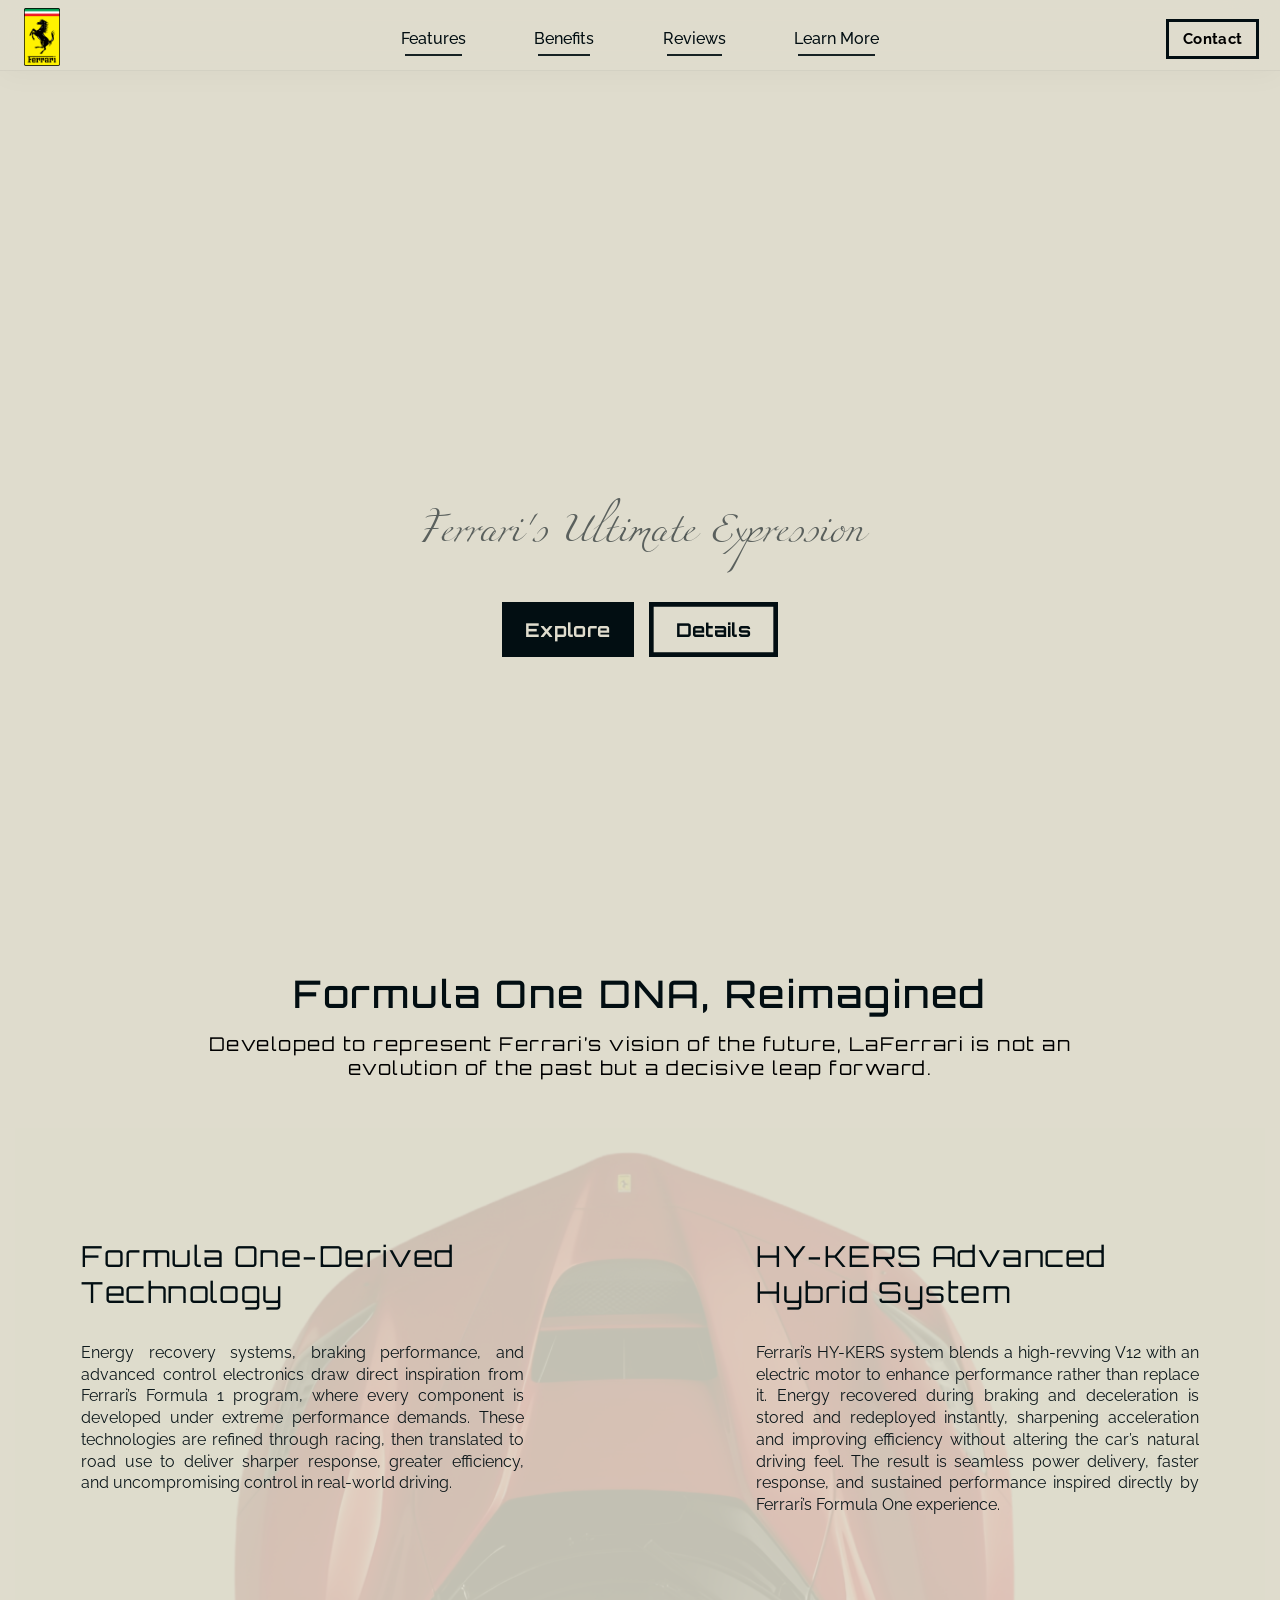
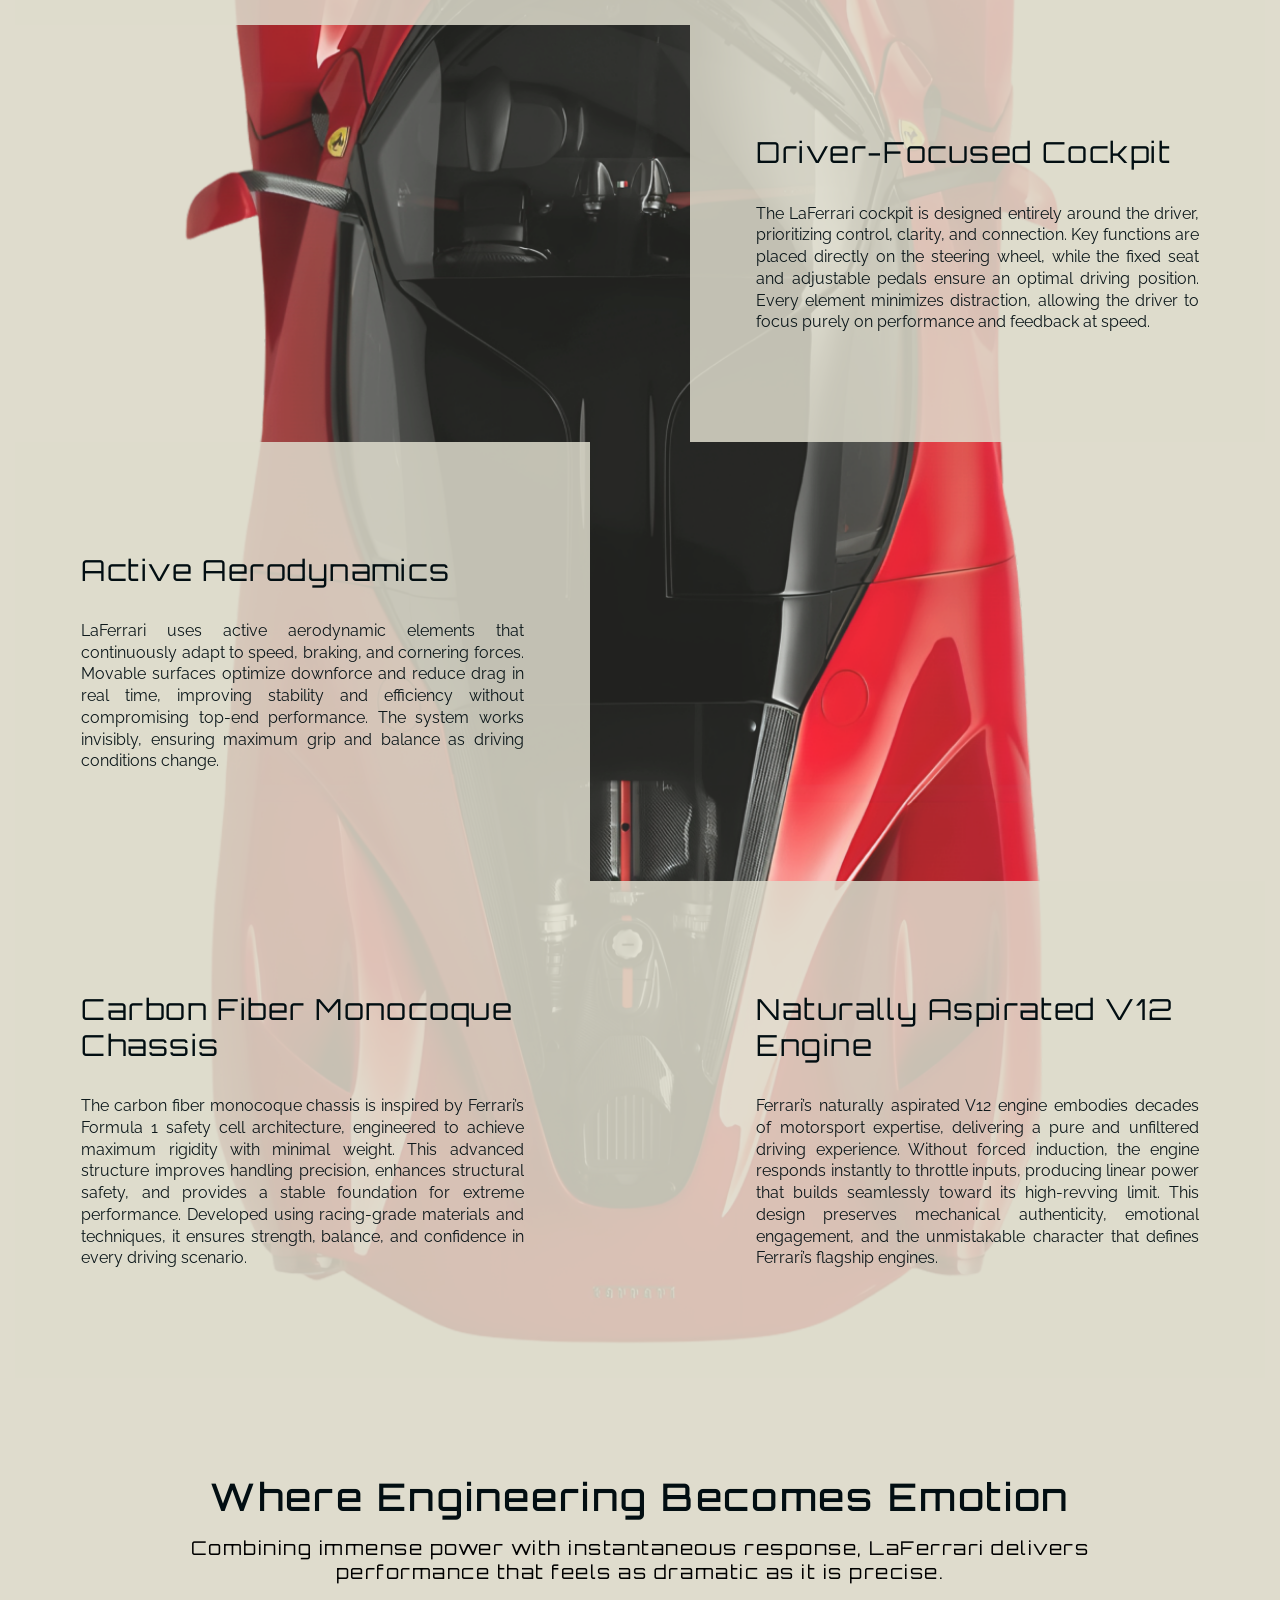
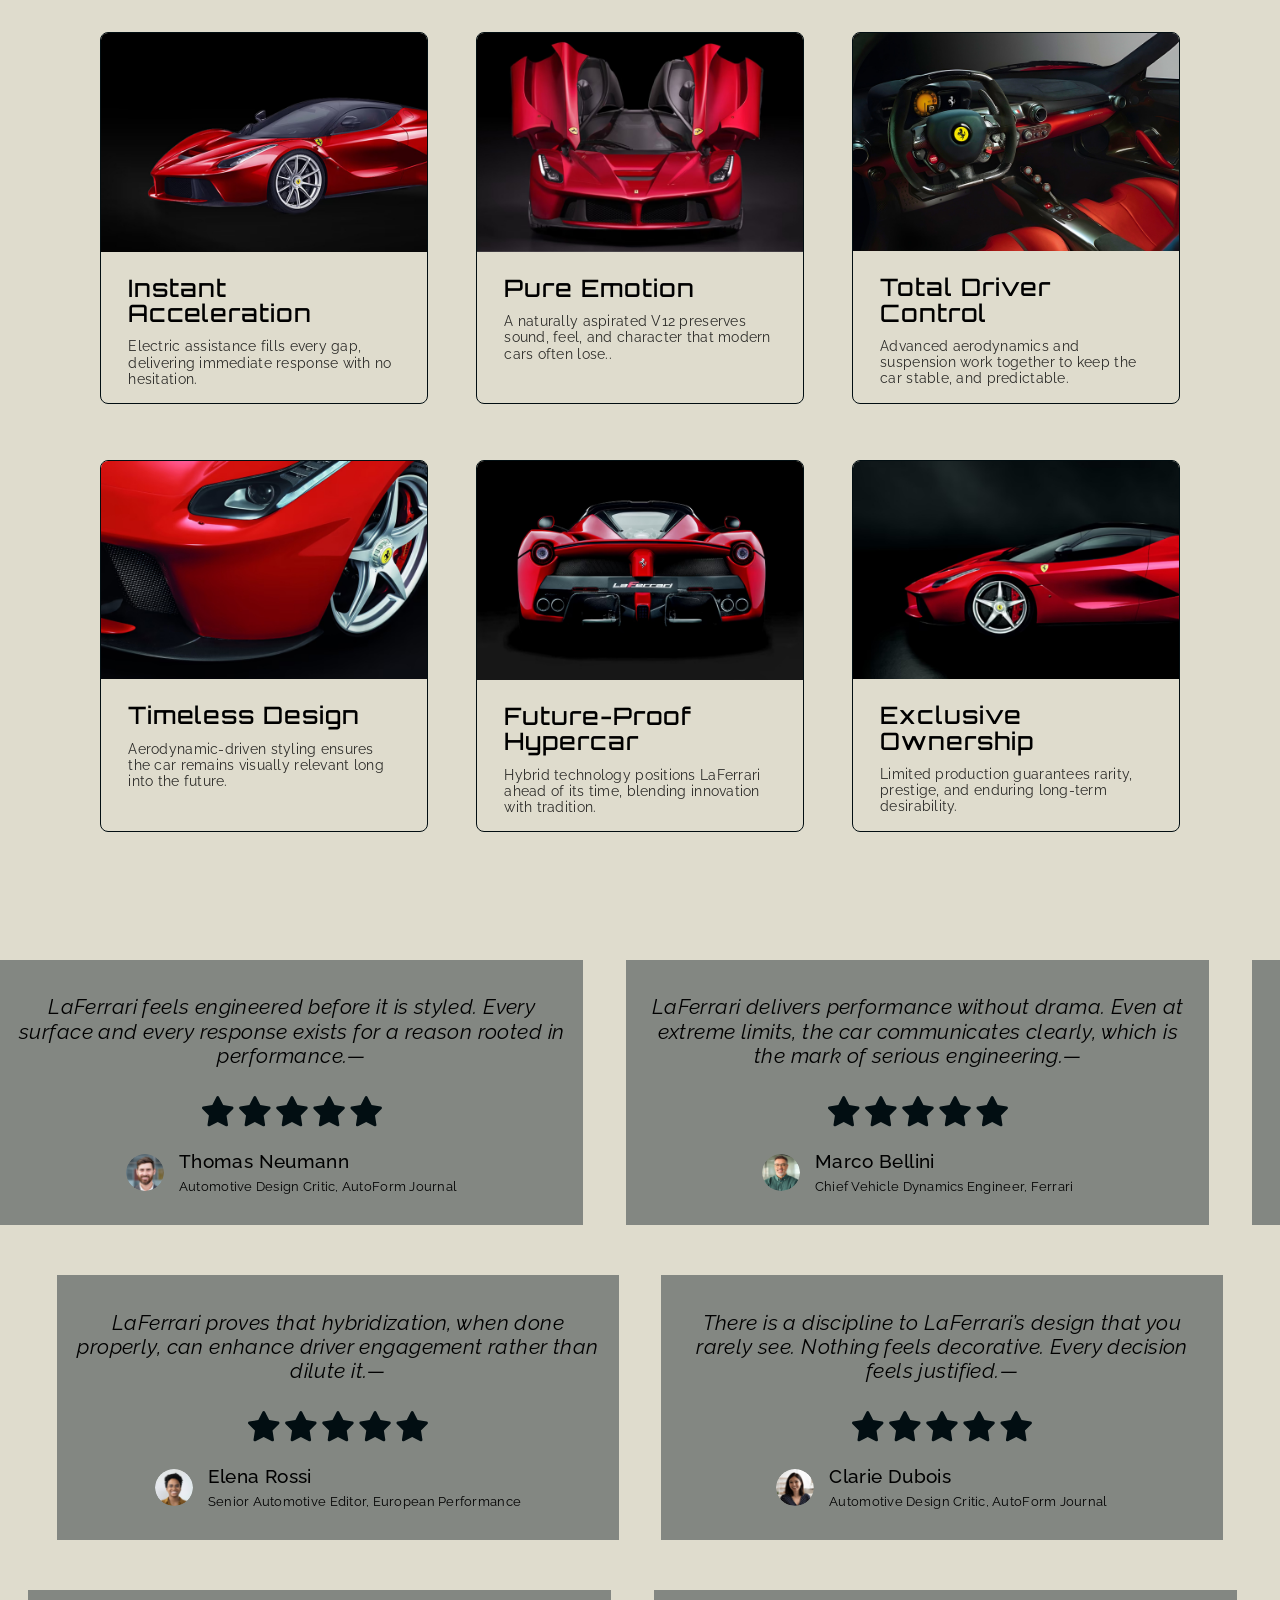
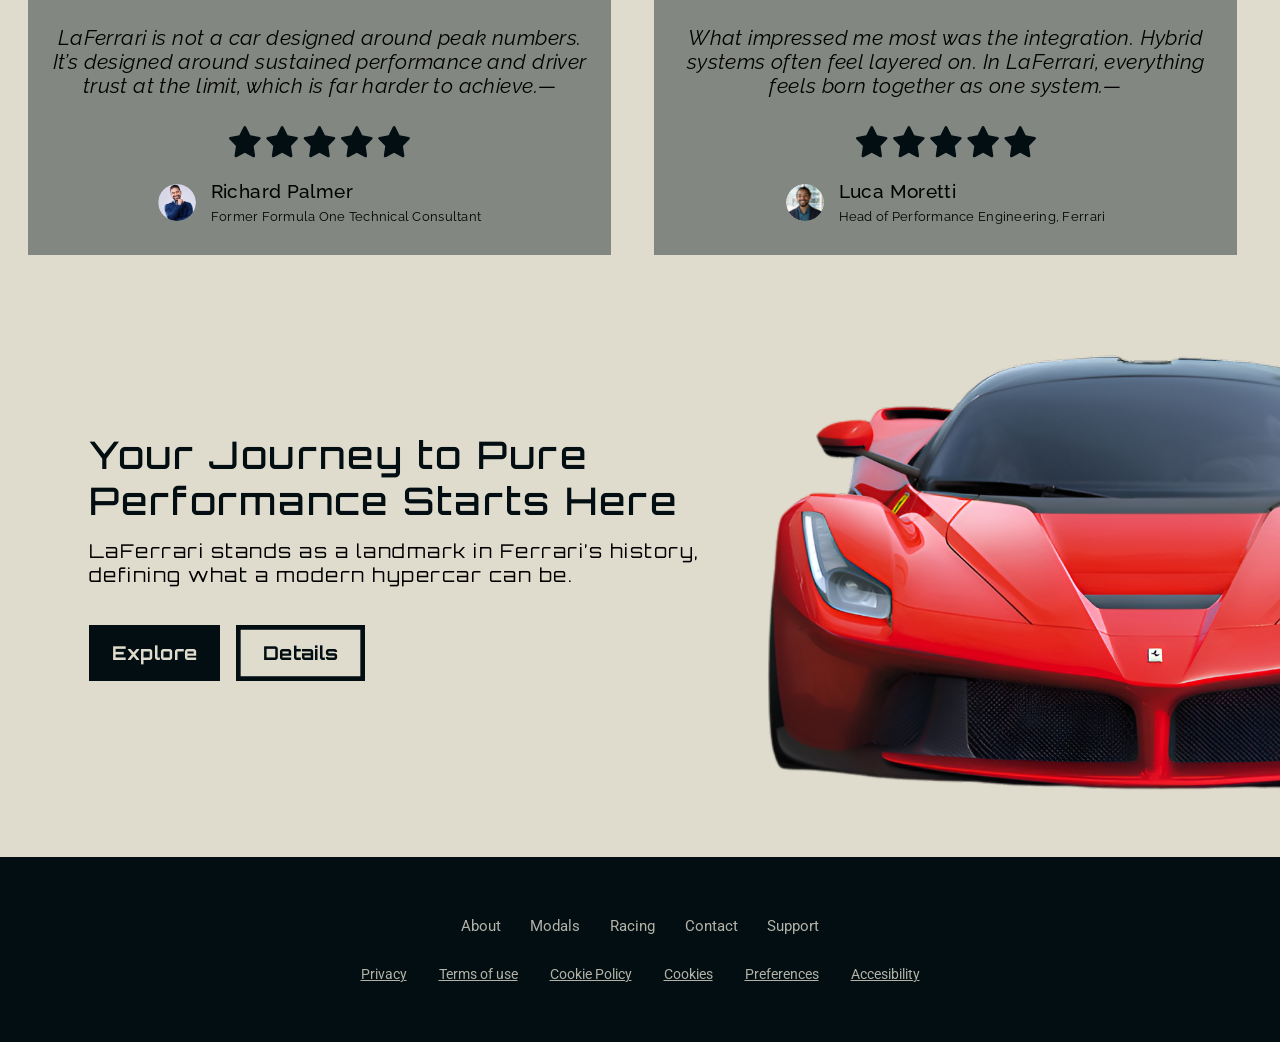
==== index.html @ cda6bc0f "Add files via upload" ====
<!doctype html>
<html lang="en">
  <head>
    <meta charset="UTF-8" />
    <meta name="viewport" content="width=device-width, initial-scale=1.0" lang="en"/>
    <link rel="stylesheet" href="/docs/style.css" />
    <link rel="icon" href="/Images/Ferrari-Logo-11.svg">
    <title>Ferrari LaFerrari</title>
  </head>
  <body>
    <div class="modal-overlay" style="pointer-events: none;"></div>
    <nav id="noShadowNav">
      <div class="nav-bar">
        <div class="menu-close-icon">
          <span id="open-modal" class="menu-icon">
      <svg viewBox="0 0 20 20" preserveAspectRatio="xMidYMid meet" shape-rendering="crispEdges">
  <rect width="100%" height="0.125em" x="0" y="0.125em" rx="0.0625em"></rect>
  <rect width="100%" height="0.125em" x="0" y="0.5625em" rx="0.0625em"></rect>
  <rect width="100%" height="0.125em" x="0" y="1em" rx="0.0625em"></rect>
</svg>
  </span>
  </div>
        <span class="logo">
          <a href="#">
          <img
            src="/Images/Ferrari-Logo-11.svg"
            class="ferrari-logo"
            alt="Ferrari Logo"
        /></a></span>
        <div class="nav-links-list-2">
          <ul class="nav-links">
            <li><a href="#features">Features</a></li>
            <li><a href="#benefits">Benefits</a></li>
            <li><a href="#reviews">Reviews</a></li>
            <li><a href="#lastCTA">Learn More</a></li>
          </ul>
        </div>
        <div class="contact-cta-div">
          <button class="contact-cta">Contact</button>
        </div>
      </div>
    </nav>
    <div class="nav-modal no-display">
      <div class="nav-links-list">
        <ul class="nav-links">
          <li><a href="#features">Features</a></li>
          <li><a href="#benefits">Benefits</a></li>
          <li><a href="#reviews">Reviews</a></li>
          <li><a href="#lastCTA">Learn More</a></li>
        </ul>
      </div>
    </div>
    <main>
    <div class="hero-section" id="hero-section">
      <div class="contents">
        <h1 class="laferrari-heading" area-lable="Laferrari">LAFERRARI</h1>
        <h2 class="laferrari-subheading">Ferrari's Ultimate Expression</h2>
        <div class="group-cta-btns">
          <button class="primary-cta">Explore</button
          ><button class="secondary-cta">Details</button>
        </div>
      </div>
    </div>
    <div class="features" id="features">
      <div class="head-sub-ing"><h2 class="sec-head">Formula One DNA, Reimagined</h2><p>Developed to represent Ferrari’s vision of the future, LaFerrari is not an evolution of the past but a decisive leap forward.</p></div>
      <ul>
      <div class="li-container">  <li><label for="first" class="click_lable">
          <img src="/Images/Component3.svg" alt="drop-down-arw.svg"/>
          <div class="head">
            <label for="first">Formula One-Derived Technology</label>
            <input
              type="radio"
              name="accordion"
              id="first"
              autocomplete="off"
            />
            <div class="features-content">
              <p>
                Energy recovery systems, braking performance, and advanced
                control electronics draw direct inspiration from Ferrari’s
                Formula 1 program, where every component is developed under
                extreme performance demands. These technologies are refined
                through racing, then translated to road use to deliver sharper
                response, greater efficiency, and uncompromising control in
                real-world driving.
              </p>
            </div>
          </div></label>
        </li>
        <li>  <label for="second" class="click_lable">
          <img src="/Images/Component3.svg" alt="drop-down-arw.svg" />
          <div class="head">
            <label for="second">HY-KERS Advanced Hybrid System</label>
            <input
              type="radio"
              name="accordion"
              id="second"
              autocomplete="off"
            />
            <div class="features-content">
              <p>
              Ferrari’s HY-KERS system blends a high-revving V12 with an electric motor to enhance performance rather than replace it. Energy recovered during braking and deceleration is stored and redeployed instantly, sharpening acceleration and improving efficiency without altering the car’s natural driving feel. The result is seamless power delivery, faster response, and sustained performance inspired directly by Ferrari’s Formula One experience.
              </p>
            </div>
          </div></label>
        </li></div>
      <div class="li-container" id="second-container">  <li><label for="third" class="click_lable">
          <img src="/Images/Component3.svg" alt="drop-down-arw.svg" />
          <div class="head">
            <label for="third">Driver-Focused Cockpit</label>
            <input
              type="radio"
              name="accordion"
              id="third"
              autocomplete="off"
            />
            <div class="features-content">
              <p>
                The LaFerrari cockpit is designed entirely around the driver,
                prioritizing control, clarity, and connection. Key functions are
                placed directly on the steering wheel, while the fixed seat and
                adjustable pedals ensure an optimal driving position. Every
                element minimizes distraction, allowing the driver to focus
                purely on performance and feedback at speed.
              </p>
            </div>
          </div></label>
        </li></div>
      <div class="li-container" id="third-container">  <li>  <label for="fourth" class="click_lable">
          <img src="/Images/Component3.svg" alt="drop-down-arw.svg" />
          <div class="head">
            <label for="fourth">Active Aerodynamics</label>
            <input
              type="radio"
              name="accordion"
              id="fourth"
              autocomplete="off"
            />
            <div class="features-content">
              <p>
                LaFerrari uses active aerodynamic elements that continuously
                adapt to speed, braking, and cornering forces. Movable surfaces
                optimize downforce and reduce drag in real time, improving
                stability and efficiency without compromising top-end
                performance. The system works invisibly, ensuring maximum grip
                and balance as driving conditions change.
              </p>
            </div>
          </div></label>
        </li></div>
      <div class="li-container">  <li>  <label for="fifth"  class="click_lable">
          <img src="/Images/Component3.svg" alt="drop-down-arw.svg" />
          <div class="head">
            <label for="fifth">Carbon Fiber Monocoque Chassis</label>
            <input
              type="radio"
              name="accordion"
              id="fifth"
              autocomplete="off"
            />
            <div class="features-content">
              <p>
                The carbon fiber monocoque chassis is inspired by Ferrari’s
                Formula 1 safety cell architecture, engineered to achieve
                maximum rigidity with minimal weight. This advanced structure
                improves handling precision, enhances structural safety, and
                provides a stable foundation for extreme performance. Developed
                using racing-grade materials and techniques, it ensures
                strength, balance, and confidence in every driving scenario.
              </p>
            </div>
     </label>
     </li>
     
              <li>  <label for="sixth" class="click_lable">
          <img src="/Images/Component3.svg" alt="drop-down-arw.svg" />
          <div class="head">
            <label for="sixth">Naturally Aspirated V12 Engine</label>
            <input
              type="radio"
              name="accordion"
              id="sixth"
              autocomplete="off"
            />
            <div class="features-content">
              <p>
          Ferrari’s naturally aspirated V12 engine embodies decades of
                motorsport expertise, delivering a pure and unfiltered driving
                experience. Without forced induction, the engine responds
                instantly to throttle inputs, producing linear power that builds
                seamlessly toward its high-revving limit. This design preserves
                mechanical authenticity, emotional engagement, and the
                unmistakable character that defines Ferrari’s flagship engines.
              </p>
            </div>
     </label>
        </li>
          </div>
      </ul>
    </div>
    <div class="benefits" id="benefits">
      <div class="head-sub-ing"><h2 class="sec-head">Where Engineering Becomes Emotion</h2><p>Combining immense power with instantaneous response, LaFerrari delivers performance that feels as dramatic as it is precise.</p></div>
      <div class="benefits-card-group">  
        <div class="benefit-card">
      <img src="/Images/66f1767352aaf80011021aad-laferrari-supercars-2013-cahpter-5-desk-2.jpg" alt="laferrari-side-view">
      <div class="text-container">
        <h3 class="heading">Instant Acceleration</h3>
        <p>Electric assistance fills every gap, delivering immediate response with no hesitation.</p>
      </div>
    </div>        
        <div class="benefit-card">
      <img src="/Images/66f17144f03e9a00118673ba-laferrari-supercars-2013-cahpter-4-desk.jpg" alt="laferrari-front-view">
      <div class="text-container">
        <h3 class="heading">Pure Emotion</h3>
        <p>A naturally aspirated V12 preserves sound, feel, and character that modern cars often lose..</p>
      </div>
    </div>        
        <div class="benefit-card">
      <img src="/Images/Ferrari-LaFerrari-Interiors-1200x900_1.jpg" alt="laferrari-interior">
      <div class="text-container">
        <h3 class="heading">Total Driver Control</h3>
        <p>Advanced aerodynamics and suspension work together to keep the car stable, and predictable.</p>
      </div>
    </div>        
        <div class="benefit-card">
      <img src="/Images/2013060502_LaFerrari_1.jpg" alt="laferrai-close-view">
      <div class="text-container">
        <h3 class="heading">Timeless Design</h3>
        <p>Aerodynamic-driven styling ensures the car remains visually relevant long into the future.</p>
      </div>
    </div>        
        <div class="benefit-card">
      <img src="/Images/66f170b752aaf80011021aa3-laferrari-supercars-2013-cahpter-3-desk.jpg" alt="laferrari-rear-view">
      <div class="text-container">
        <h3 class="heading">Future-Proof Hypercar</h3>
        <p>Hybrid technology positions LaFerrari ahead of its time, blending innovation with tradition.</p>
      </div>
    </div>        
        <div class="benefit-card">
      <img src="/Images/66f16c34b1aa11001196c14e-laferrari-supercars-2013-cahpter-1-desk.jpg" alt="laferrari-side-view">
      <div class="text-container">
        <h3 class="heading">Exclusive Ownership</h3>
        <p>Limited production guarantees rarity, prestige, and enduring long-term desirability.
</p>
      </div>
    </div>
    </div></div>  
    <div class="reviews" id="reviews">
      <div class="review-1">
        <div class="review-group for-left">
        <figure>
        <blockquote>
          <p>LaFerrari feels engineered before it is styled. Every surface and every response exists for a reason rooted in performance.—</p>
        </blockquote>
        <img src="/Images/stars!!!!!!.svg" alt="">
        <figcaption>
          <img src="/Images/pfps/thomasneumann.svg" alt="">
          <div class="details"><p class="name">Thomas Neumann</p>
        <p class="position">Automotive Design Critic, AutoForm Journal</p></div>
          </figcaption>
      </figure>
      <figure>
        <blockquote>
          <p>LaFerrari delivers performance without drama. Even at extreme limits, the car communicates clearly, which is the mark of serious engineering.—</p>
        </blockquote>
        <img src="/Images/stars!!!!!!.svg" alt="">
        <figcaption>
          <img src="/Images/pfps/marcobellini.svg" alt="">
          <div class="details"><p class="name">Marco Bellini</p>
        <p class="position">Chief Vehicle Dynamics Engineer, Ferrari</p></div>
          </figcaption>
      </figure>
      <figure>
        <blockquote>
          <p>The way LaFerrari blends mechanical grip with electronic controls is exceptional. It never feels like software is masking the machine.—</p>
        </blockquote>
        <img src="/Images/stars!!!!!!.svg" alt="">
        <figcaption>
          <img src="/Images/pfps/andreaskeller.svg" alt="">
          <div class="details"><p class="name">Andreas Keller</p>
        <p class="position">Director of Powertrain Development, Porsche AG</p></div>
          </figcaption>
      </figure>
  </div>
      <div class="review-group for-left" area-hidden>
        <figure>
        <blockquote>
          <p>LaFerrari feels engineered before it is styled. Every surface and every response exists for a reason rooted in performance.—</p>
        </blockquote>
        <img src="/Images/stars!!!!!!.svg" alt="">
        <figcaption>
          <img src="/Images/pfps/thomasneumann.svg" alt="">
          <div class="details"><p class="name">Thomas Neumann</p>
        <p class="position">Automotive Design Critic, AutoForm Journal</p></div>
          </figcaption>
      </figure>
      <figure>
        <blockquote>
          <p>LaFerrari delivers performance without drama. Even at extreme limits, the car communicates clearly, which is the mark of serious engineering.—</p>
        </blockquote>
        <img src="/Images/stars!!!!!!.svg" alt="">
        <figcaption>
          <img src="/Images/pfps/marcobellini.svg" alt="">
          <div class="details"><p class="name">Marco Bellini</p>
        <p class="position">Chief Vehicle Dynamics Engineer, Ferrari</p></div>
          </figcaption>
      </figure>
    <figure>
        <blockquote>
          <p>The way LaFerrari blends mechanical grip with electronic controls is exceptional. It never feels like software is masking the machine.—</p>
        </blockquote>
        <img src="/Images/stars!!!!!!.svg" alt="">
        <figcaption>
          <img src="/Images/pfps/andreaskeller.svg" alt="">
          <div class="details"><p class="name">Andreas Keller</p>
        <p class="position">Director of Powertrain Development, Porsche AG</p></div>
          </figcaption>
      </figure>
  </div>
    </div>
    <div class="review-2" id="review-2">      
      <figure>
        <blockquote>
          <p>LaFerrari proves that hybridization, when done properly, can enhance driver engagement rather than dilute it.—</p>
        </blockquote>
        <img src="/Images/stars!!!!!!.svg" alt="">
        <figcaption>
          <img src="/Images/pfps/elenarossi.svg" alt="">
          <div class="details"><p class="name">Elena Rossi</p>
        <p class="position">Senior Automotive Editor, European Performance</p></div>
          </figcaption>
      </figure>  <figure>
        <blockquote>
          <p>There is a discipline to LaFerrari’s design that you rarely see. Nothing feels decorative. Every decision feels justified.—</p>
        </blockquote>
        <img src="/Images/stars!!!!!!.svg" alt="">
        <figcaption>
          <img src="/Images/pfps/clariedubois.svg" alt="">
          <div class="details"><p class="name">Clarie Dubois</p>
        <p class="position">Automotive Design Critic, AutoForm Journal</p></div>
          </figcaption>
      </figure>
    </div>
    <div class="review-3">   <div class="review-group for-right" area-hidden> <figure>
        <blockquote>
          <p>From a chassis perspective, the carbon monocoque is brutally honest. It prioritizes stiffness, feedback, and response over any form of forgiveness.—</p>
        </blockquote>
        <img src="/Images/stars!!!!!!.svg" alt="">
        <figcaption>
          <img src="/Images/pfps/jameswhitmore.svg" alt="">
          <div class="details"><p class="name">James Whitmore</p>
        <p class="position">Head of Vehicle Architecture McLaren Automotive</p></div>
          </figcaption>
      </figure>
      <figure>
        <blockquote>
          <p>LaFerrari is not a car designed around peak numbers. It’s designed around sustained performance and driver trust at the limit, which is far harder to achieve.—</p>
        </blockquote>
        <img src="/Images/stars!!!!!!.svg" alt="">
        <figcaption>
          <img src="/Images/pfps/richardpalmer.svg" alt="">
          <div class="details"><p class="name">Richard Palmer</p>
        <p class="position">Former Formula One Technical Consultant</p></div>
          </figcaption>
      </figure>
      <figure>
        <blockquote>
          <p>What impressed me most was the integration. Hybrid systems often feel layered on. In LaFerrari, everything feels born together as one system.—</p>
        </blockquote>
        <img src="/Images/stars!!!!!!.svg" alt="">
        <figcaption>
          <img src="/Images/pfps/lucamoretti.svg" alt="">
          <div class="details"><p class="name">Luca Moretti</p>
        <p class="position">Head of Performance Engineering, Ferrari</p></div>
          </figcaption>
      </figure></div>
      <div class="review-group for-right"> <figure>
        <blockquote>
          <p>From a chassis perspective, the carbon monocoque is brutally honest. It prioritizes stiffness, feedback, and response over any form of forgiveness.—</p>
        </blockquote>
        <img src="/Images/stars!!!!!!.svg" alt="">
        <figcaption>
          <img src="/Images/pfps/jameswhitmore.svg" alt="">
          <div class="details"><p class="name">James Whitmore</p>
        <p class="position">Head of Vehicle Architecture McLaren Automotive</p></div>
          </figcaption>
      </figure>
      <figure>
        <blockquote>
          <p>LaFerrari is not a car designed around peak numbers. It’s designed around sustained performance and driver trust at the limit, which is far harder to achieve.—</p>
        </blockquote>
        <img src="/Images/stars!!!!!!.svg" alt="">
        <figcaption>
          <img src="/Images/pfps/richardpalmer.svg" alt="">
          <div class="details"><p class="name">Richard Palmer</p>
        <p class="position">Former Formula One Technical Consultant</p></div>
          </figcaption>
      </figure>
      <figure>
        <blockquote>
          <p> What impressed me most was the integration. Hybrid systems often feel layered on. In LaFerrari, everything feels born together as one system.—</p>
        </blockquote>
        <img src="/Images/stars!!!!!!.svg" alt="">
        <figcaption>
          <img src="/Images/pfps/lucamoretti.svg" alt="">
          <div class="details"><p class="name">Luca Moretti</p>
        <p class="position">Head of Performance Engineering, Ferrari</p></div>
          </figcaption>
      </figure></div>
      </div>
    </div>
  <div class="lastCTA" id="lastCTA">
    <div class="lastCTA-main">
    <div class="group-text">
      <div class="head-sub-ing"><h2 class="sec-head">Your Journey to Pure Performance Starts Here</h2><p>LaFerrari stands as a landmark in Ferrari’s history, defining what a modern hypercar can be.</p></div>
          <div class="group-cta-btns">
          <button class="primary-cta">Explore</button
          ><button class="secondary-cta">Details</button>
        </div></div>
        <img src="/Images/2013060503_LaFerrari-removebg-preview-1.png" alt="">
  </div></div>
  </main>
  <footer>
    <div class="footer-last" id="footer">
    <ul class="nav-links-1">
      <li>About</li>
      <li>Modals</li>
      <li>Racing</li>
      <li>Contact</li>
      <li>Support</li>
    </ul>
    <ul class="nav-links-2">
      <li>Privacy</li>
      <li>Terms of use</li>
      <li>Cookie Policy</li>
      <li>Cookies</li>
      <li>Preferences</li>
      <li>Accesibility
      </li>
    </ul>
    </div>
  </footer>
    <script src="/docs/script.js"></script>
  </body>
</html>
---- docs/style.css ----
/* fonts */
/* Miama*/
@font-face {
  font-family: "Miama";
  src:
    url("/fonts/Miama.woff2") format("woff2"),
    url("/fonts/Miama.woff") format("woff");
  font-weight: normal;
  font-style: italic;
  font-display: swap;
}

/* Battambang */
@font-face {
  font-family: "Battambang";
  src:
    url("/fonts/Battambang-Black.woff2") format("woff2"),
    url("/fonts/Battambang-Black.woff") format("woff");
  font-weight: 900;
  font-style: normal;
  font-display: swap;
}
/* Orbitron */
@font-face {
  font-family: "Orbitron Medium";
  src:
    url("/fonts/Orbitron-Medium.woff2") format("woff2"),
    url("/fonts/Orbitron-Medium.woff") format("woff");
  font-weight: 500;
  font-style: normal;
  font-display: swap;
}
/* Orbitron Bold */
@font-face {
  font-family: "Orbitron Bold";
  src:
    url("/fonts/Orbitron-Bold.woff2") format("woff2"),
    url("/fonts/Orbitron-Bold.woff") format("woff");
  font-weight: bold;
  font-style: normal;
  font-display: swap;
}
/* Orbitron Regular */
@font-face {
  font-family: "Orbitron";
  src:
    url("/fonts/Orbitron-Regular.woff2") format("woff2"),
    url("/fonts/Orbitron-Regular.woff") format("woff");
  font-weight: normal;
  font-style: normal;
  font-display: swap;
}
/* Raleway */
@font-face {
  font-family: "Raleway Italic";
  src:
    url("/fonts/Raleway-Italic.woff2") format("woff2"),
    url("/fonts/Raleway-Italic.woff") format("woff");
  font-weight: normal;
  font-style: italic;
  font-display: swap;
}
/* Raleway Bold */
@font-face {
  font-family: "Raleway Bold";
  src:
    url("/fonts/Raleway-Bold.woff2") format("woff2"),
    url("/fonts/Raleway-Bold.woff") format("woff");
  font-weight: bold;
  font-style: normal;
  font-display: swap;
}
/* Raleway Regular */
@font-face {
  font-family: "Raleway";
  src:
    url("/fonts/Raleway-Regular.woff2") format("woff2"),
    url("/fonts/Raleway-Regular.woff") format("woff");
  font-weight: normal;
  font-style: normal;
  font-display: swap;
}
/* Raleway Medium */
@font-face {
  font-family: "Raleway Medium";
  src:
    url("/fonts/Raleway-Medium.woff2") format("woff2"),
    url("/fonts/Raleway-Medium.woff") format("woff");
  font-weight: 500;
  font-style: normal;
  font-display: swap;
}
/* Roboto */
@font-face {
  font-family: "Roboto";
  src:
    url("/fonts/Roboto-Regular.woff2") format("woff2"),
    url("/fonts/Roboto-Regular.woff") format("woff");
  font-weight: normal;
  font-style: normal;
  font-display: swap;
}
/* ---  */
html {
  font-size: 16px;
  scroll-behavior: smooth;
}
:root {
  /* colors */
  --bone: #dfdccd;
  --ink-black: #020e12;
  --olive-grey: #838782;
  --racing-red: #ef1a2d;
  /* colors rgb */
  --bone-rgb: 223, 220, 205;
  --ink-black-rgb: 2, 14, 18;
  --olive-grey-rgb: 131, 135, 130;
  --racing-red-rgb: 239, 26, 45;
  /* fonts */
  --roboto: "Roboto", sans-serif;
  --raleway-regular: "Raleway", sans-serif;
  --raleway-bold: "Raleway Bold", sans-serif;
  --raleway-medium: "Raleway Medium", sans-serif;
  --raleway-italic: "Raleway Italic", sans-serif;
  --orbitron-regular: "Orbitron", sans-serif;
  --orbitron-medium: "Orbitron Medium", sans-serif;
  --orbitron-bold: "Orbitron Bold", sans-serif;
  --battambang: "Battambang", sans-serif;
  --miama: "Miama", sans-serif;
}
* {
  margin: 0;
  padding: 0;
  box-sizing: border-box;
  text-decoration: none;
  font-weight: 100;
}
body {
  font-family: var(--raleway-regular);
  background-color: var(--bone);
  overflow-x: hidden;
  min-height: 100vh;
}
/* Scrollbar */
body::-webkit-scrollbar {
  width: 0.8em;
}
body::-webkit-scrollbar-track {
  background: transparent;
  margin-block: 2em;
}
body::-webkit-scrollbar-thumb {
  background: var(--ink-black);
  width: 0.8em;
  border-radius: 100vh;
  transition: background 3s ease;
}
body::-webkit-scrollbar-thumb:hover {
  background: var(--racing-red);
  cursor: pointer;
}
@supports(scrollbar-color: var(--ink-black) var(--racing-red)) {
          * {
          scrollbar-color: var(--ink-black) transparent;
          scrollbar-width: thin;
          }
}
/* Navbar */
nav {
  position: sticky;
  top: 0;
  z-index: 1000;
  background: rgba(var(--bone-rgb), 0.6);
  backdrop-filter: blur(24px);
  -webkit-backdrop-filter: blur(24px);
  border-bottom: 1px solid rgba(0, 0, 0, 0.05);
  box-shadow: 0 4px 30px rgba(0, 0, 0, 0.03);
  overflow: hidden;
}
nav.no-shadow {
  box-shadow: none;
}
.nav-bar {
  width: 100%;
  padding-top: calc(env(safe-area-inset-top) + 0.5rem);
  padding-right: 1.5em;
  padding-left: 1.5em;
  display: flex;
  align-items: center;
  justify-content: space-between;
}
.nav-bar .menu-close-icon {
  flex: 1;
}
.menu-close-icon .menu-icon {
  display: block;
  position: relative;
  width: 1.5em;
  cursor: pointer;
}
.menu-close-icon .menu-icon svg :is(:nth-child(1), :nth-last-child(1)) {
  transition:
    transform 0.6s cubic-bezier(0.4, 0, 0.2, 1),
    opacity 0.4s ease-in-out;
}
.menu-close-icon .menu-icon.close svg :nth-child(1) {
  transform: translateY(0.46875em);
  transition-delay: 0.05s;
}
.menu-close-icon .menu-icon.close svg :nth-last-child(1) {
  transform: translateY(-0.46875em);
  transition-delay: 0.1s;
}
.menu-close-icon .menu-icon svg {
  shape-rendering: crispEdges;
}
.menu-close-icon .menu-icon svg rect {
  fill: var(--ink-black);
  position: absolute;
  transform: translateZ(0);
  backface-visibility: hidden;
}
.nav-bar .logo {
  flex: 0;
}
.nav-bar .logo .ferrari-logo {
  width: 2.25rem;
  height: auto;
  cursor: pointer;
  shape-rendering: crispEdges;
  image-rendering: -webkit-optimize-contrast;
}
.contact-cta-div {
  flex: 1;
  display: flex;
  justify-content: flex-end;
}
.nav-bar .contact-cta {
  font-size: clamp(0.75rem, 0.667rem + 0.37vw, 1rem);
  padding: clamp(0.438rem, 0.417rem + 0.093vw, 0.5rem)
    clamp(0.75rem, 0.708rem + 0.185vw, 0.875rem);
  cursor: pointer;
  font-family: var(--raleway-bold);
  background-color: inherit;
  letter-spacing: 0.02em;
  border-radius: 0;
  border: none;
  outline: 0.2413em solid var(--ink-black);
  transition:
    background-color 0.3s,
    color 0.3s;
}
.contact-cta:hover {
  background-color: var(--ink-black);
  color: var(--bone);
  transition: all 0.3s ease-in-out;
}
.contact-cta:active {
  background-color: rgba(var(--ink-black-rgb), 1) !important;
  opacity: 0.7;
}
/* Nav modal */
.modal-overlay {
  height: 100vh;
  width: 100%;
  position: fixed;
  background-color: #838782;
  opacity: 0;
  transition: opacity 0.3s ease-in-out;
  pointer-events: none;
}
.modal-overlay.active {
  display: block;
  opacity: 0.5;
  pointer-events: auto !important;
}
.nav-modal {
  background: rgba(var(--bone-rgb), 0.6);
  backdrop-filter: blur(24px);
  -webkit-backdrop-filter: blur(24px);
  border-bottom: 1px solid rgba(0, 0, 0, 0.05);
  box-shadow: 0 4px 30px rgba(0, 0, 0, 0.03);
  display: flex;
  align-items: start;
  padding: env(safe-area-inset-top) 0 0 0;
  position: fixed;
  top: 4.25em;
  width: 100%;
  min-height: 16rem;
  z-index: 1;
  transform: translateY(-1%);
  opacity: 1;
  transition:
    transform 0.6s cubic-bezier(0.4, 0, 0.2, 1),
    opacity 0.4s ease-in-out;
}
.nav-modal.no-display {
  transform: translateY(-150%);
  opacity: 0.5;
  box-shadow: none;
}
.nav-modal .nav-links-list {
  width: 100%;
  align-self: center;
  display: flex;
  flex-direction: column;
  align-items: center;
  gap: 0.9375em;
  position: absolute;
  left: 0;
}
.nav-modal .nav-links-list .nav-links {
  list-style-type: none;
  display: flex;
  flex-flow: column;
  gap: 1.5em;
  text-align: center;
}
.nav-links li a {
  font-size: 0.875rem;
  text-decoration: none;
  font-family: var(--raleway-medium);
  color: var(--ink-black);
}
.nav-links-list-2 {
  display: none;
}
@media (min-width: 48em) {
  .nav-bar .menu-close-icon {
    display: none;
  }
  .nav-bar .logo {
    flex: 1;
  }
  .nav-modal,
  .modal-overlay {
    display: none;
  }
  .nav-links-list-2 {
    display: flex;
    flex: 0;
    width: 100%;
    align-items: center;
  }
  .nav-links-list-2 .nav-links {
    width: 100%;
    list-style-type: none;
    flex-direction: row;
    display: flex;
    align-items: center;
    justify-content: center;
    gap: 2.25em;
  }
  .nav-links-list-2 .nav-links li {
    white-space: nowrap;
  }
  .nav-links-list-2 .nav-links li a {
    font-size: clamp(0.875rem, 0.663rem + 0.442vw, 1.061rem);
    position: relative;
    transition: all 0.3s cubic-bezier(0.2, 0, 0, 1);
    z-index: 1;
    padding: 0.5em 1em;
    &:after {
      content: "";
      display: block;
      height: 0.125em;
      position: absolute;
      bottom: 0;
      right: 1.25em;
      left: 1.25em;
      background-color: rgba(var(--ink-black-rgb), 0.9);
      transition: all 0.3s cubic-bezier(0.2, 0, 0, 0.7);
      transform-origin: bottom center;
      z-index: -1;
    }
    &:hover {
      color: var(--bone);
      font-family: var(--raleway-medium);
      &:after {
        right: 0;
        left: 0;
        height: 100%;
      }
    }
  }
}
/* Hero Section */
.hero-section {
  width: 100%;
  min-height: 100vh;
  min-height: 100svh;
  display: flex;
  flex-direction: column;
  align-items: center;
  justify-content: center;
}
.hero-section .contents {
  display: flex;
  flex-direction: column;
  align-items: center;
  justify-content: center;
  gap: 1rem;
}
.hero-section .laferrari-heading {
  background-image: url("/Images/Texturelabs_Fabric_198L.jpg");
  background-size: cover;
  background-position: bottom;
  background-clip: text;
  -webkit-background-clip: text;
  -webkit-text-fill-color: transparent;
  background-blend-mode: lighten;
  color: var(--racing-red);
  letter-spacing: 0.09em;
  font-family: var(--battambang);
  font-size: clamp(3rem, 2rem + 4.444vw, 6rem);
  line-height: 1;
}
.hero-section .laferrari-subheading {
  font-family: var(--miama);
  color: rgba(var(--ink-black-rgb), 0.6);
  font-size: clamp(2.5rem, 2rem + 2.222vw, 4rem);
  line-height: auto;
}
/* CTA buttons */
.group-cta-btns {
  display: flex;
  gap: clamp(0.5rem, 0.333rem + 0.741vw, 1rem);
  margin-top: 0.5em;
}
.primary-cta {
  font-size: clamp(0.964rem, 0.869rem + 0.423vw, 1.25rem);
  color: var(--bone);
  font-family: var(--orbitron-bold);
  background-color: var(--ink-black);
  letter-spacing: 0.02em;
  padding: clamp(0.75rem, 0.667rem + 0.37vw, 1rem)
    clamp(1.125rem, 1rem + 0.556vw, 1.5rem);
  border: none;
  outline: none;
  cursor: pointer;
  transition: background-color 0.3s ease-in-out;
}
.primary-cta:hover {
  background-color: rgba(var(--ink-black-rgb), 0.85);
  transition: background-color 0.3s ease-in-out;
}
.primary-cta:active,
.nav-bar .contact-cta:active {
  background-color: rgba(var(--ink-black-rgb), 0.7);
}
.secondary-cta {
  font-size: clamp(0.964rem, 0.869rem + 0.423vw, 1.25rem);
  color: var(--ink-black);
  font-family: var(--orbitron-bold);
  background-color: transparent;
  letter-spacing: 0.02em;
  padding: clamp(0.75rem, 0.667rem + 0.37vw, 1rem)
    clamp(1.313rem, 1.167rem + 0.648vw, 1.75rem);
  box-shadow: inset 0 0 0 0.2413em var(--ink-black);
  outline: none;
  border: none;
  cursor: pointer;
  transition: background-color 0.3s ease-in-out;
}
.secondary-cta:hover {
  background-color: rgba(var(--olive-grey-rgb), 0.15);
  transition: background-color 0.3s ease-in-out;
}
.secondary-cta:active {
  background-color: rgba(var(--olive-grey-rgb), 0.3);
}
/* Features Section */
.features {
  width: 100%;
  padding: 2em 0 clamp(2rem, -3.684rem + 25.263vw, 5rem) 0;
  display: flex;
  flex-direction: column;
  align-items: center;
  justify-content: center;
  background-image: url("/Images/8c6462357899c45f465e36e15e92ef111.jpg");
  background-color: rgba(var(--bone-rgb), 0.85);
  background-blend-mode: lighten;
  background-size: clamp(24.75em, 110vw, 24.75em) auto;
  background-position: clamp(9rem, -13.186rem + 98.602vw, 49.92rem) 10dvh;
  background-repeat: no-repeat;
  padding-bottom: C;
}
.head-sub-ing {
  text-align: center;
  margin-bottom: 3em;
  padding: 0 0.9375em;
}
.head-sub-ing .sec-head {
  font-size: clamp(1.625rem, 1.333rem + 1.296vw, 2.5rem);
  letter-spacing: 0.06em;
  line-height: 125.4%;
  line-height: 1.2;
  font-family: var(--orbitron-medium);
  color: var(--ink-black);
  margin-bottom: 1rem;
}
.head-sub-ing .sec-head + p {
  font-family: var(--orbitron-regular);
  font-size: clamp(0.75rem, 0.583rem + 0.741vw, 1.25rem);
  line-height: 128%;
  letter-spacing: 0.08em;
  max-width: 50em;
}
.features ul {
  list-style-type: none;
  height: auto;
  width: 100%;
  display: flex;
  flex-direction: column;
  align-items: center;
  justify-content: center;
  gap: 2.5em;
  padding: 0 0.9375em;
}
.features ul li {
  line-height: 1;
}
.features ul li .click_lable {
  display: flex;
  flex-direction: row;
  align-items: flex-start;
  justify-content: center;
}
.features ul li .click_lable .head {
  display: flex;
  flex-direction: column;
  align-items: self-start;
  min-height: min-content;
  overflow: hidden;
  color: var(--ink-black);
}
.features ul li .click_lable img {
  width: 1.25em;
  height: auto;
  margin-right: 0.625em;
  cursor: pointer;
  margin-top: clamp(0.225rem, 0.184rem + 0.181vw, 0.3rem);
  transition: transform 0.5s ease;
}
.features ul li .click_lable .head label {
  font-size: clamp(1.25rem, 1.114rem + 0.602vw, 1.5rem);
  line-height: 1.25;
  cursor: pointer;
  font-family: var(--orbitron-regular);
  letter-spacing: 0.05em;
}
.features ul li .click_lable .head label + input[type="radio"] {
  display: none;
}
.features ul li .features-content {
  max-height: 0;
  overflow: hidden;
  transition: max-height 0.5s ease;
  text-align: left;
  font-family: var(--raleway-regular);
  line-height: 144%;
  margin-top: 2em;
  font-size: clamp(0.688rem, 0.518rem + 0.753vw, 1rem);
}
.features
  ul
  li
  .click_lable
  .head
  label
  + input[type="radio"]:checked
  + .features-content {
  max-height: 24em;
  margin-top: 2em;
  transition: max-height 0.5s cubic-bezier(0.4, 0, 0.2, 1);
}
li:has(.click_lable .head > input:checked) img {
  transform: rotate(90deg);
  transition: transform 0.5s cubic-bezier(0.4, 0, 0.2, 1);
  margin-top: clamp(0.225rem, 0.184rem + 0.181vw, 0.3rem);
}
.features ul .li-container {
  display: flex;
  flex-direction: column;
  justify-content: center;
  gap: 2.5em;
}
@media (min-width: 64em) {
  .features {
    background-color: none;
    background-size: clamp(74.188rem, 61.849rem + 19.279vw, 79.2rem) auto;
    background-position: center 0;
    background-repeat: no-repeat;
    padding: 0;
    background-color: transparent;
    background-blend-mode: normal;
  }
  .features ul {
    display: flex;
    list-style-type: none;
    height: auto;
    width: 100%;
    align-items: start;
    justify-content: center;
    gap: 0;
  }
  .features ul .li-container li {
    width: 46%;
    display: flex;
    flex-direction: column;
    align-items: center;
    justify-content: flex-start;
  }
  .features ul li .click_lable {
    display: flex;
    flex-direction: column;
    justify-content: flex-start;
    width: clamp(22.875rem, 3.798rem + 29.808vw, 30.625rem);
  }
  .features ul li .click_lable .head {
    width: 100%;
  }
  .features ul li .click_lable img {
    display: none;
  }
  .features ul li .click_lable .head label {
    font-size: clamp(1.5rem, 0.269rem + 1.923vw, 2rem);
    cursor: text;
  }
  .features ul li .features-content {
    font-family: var(--raleway-regular);
    font-size: clamp(0.688rem, 0.518rem + 0.753vw, 1rem);
    max-height: min-content;
    text-align: justify;
    line-height: 136%;
    margin-top: 2em;
    opacity: 0.95;
  }
  .features ul .li-container {
    width: 100%;
    display: flex;
    flex-direction: row;
    justify-content: space-between;
    padding: clamp(5.463rem, -0.014rem + 8.558vw, 7.688rem) 0;
    max-height: 62em;
    background-color: rgba(var(--bone-rgb), 0.85);
  }
  .features ul .li-container#second-container {
    width: 46%;
    align-self: flex-end;
    justify-content: center;
    background-color: rgba(var(--bone-rgb), 0.85);
    padding: 0;
  }
  .features ul .li-container#second-container li {
    width: clamp(22.875rem, 3.798rem + 29.808vw, 30.625rem);
    display: flex;
    flex-direction: column;
    align-items: center;
    justify-content: center;
  }
  .features ul .li-container#second-container li .click_lable {
    width: 100%;
  }
  .features ul .li-container#third-container {
    width: 46%;
    align-self: flex-start;
    justify-content: center;
    background-color: rgba(var(--bone-rgb), 0.85);
    padding: 0;
  }
  .features ul .li-container#third-container li {
    width: clamp(22.875rem, 3.798rem + 29.808vw, 30.625rem);
    display: flex;
    flex-direction: column;
    align-items: center;
    justify-content: center;
  }
  .features ul .li-container#third li .click_lable {
    width: 100%;
  }
  .features ul .li-container#second-container .click_lable,
  .features ul .li-container#third-container .click_lable {
    padding: clamp(5.463rem, -0.014rem + 8.558vw, 7.688rem) 0;
  }
}
/* Benefits Section */
.benefits {
  display: flex;
  flex-direction: column;
  justify-content: center;
  align-items: center;
  margin-top: 6em;
}
.benefits .benefits-card-group {
  width: 100%;
  padding: 0 clamp(2rem, 0.333rem + 7.407vw, 7rem);
  display: grid;
  place-items: center;
  grid-template-columns: 1fr;
  row-gap: 3em;
  align-items: stretch;
}
@media (min-width: 38em) {
  .benefits .benefits-card-group {
    grid-template-columns: repeat(2, 1fr);
    row-gap: 3em;
    column-gap: 2.5em;
  }
}
@media (min-width: 60em) {
  .benefits .benefits-card-group {
    grid-template-columns: repeat(3, 1fr);
    row-gap: 3.5em;
    column-gap: 3em;
  }
}
.benefits .benefits-card-group .benefit-card {
  display: flex;
  flex-direction: column;
  justify-content: flex-start;
  align-items: center;
  border-radius: 0.5em;
  border: 0.0625em solid var(--ink-black);
  min-width: 0;
  gap: 1.5em;
  padding: 0 0 1em 0;
  overflow: hidden;
}

.benefits .benefits-card-group .benefit-card img {
  width: 100%;
  height: auto;
}
.benefits .benefits-card-group .benefit-card .text-container {
  display: flex;
  flex-direction: column;
  justify-content: center;
  align-items: flex-start;
  gap: 0.75em;
  width: 83.3%;
}
.benefits .benefits-card-group .benefit-card .text-container .heading {
  font-family: var(--orbitron-medium);
  font-size: clamp(1.438rem, 1.284rem + 0.24vw, 1.5rem);
  letter-spacing: 0.04em;
  line-height: 107%;
}
.benefits .benefits-card-group .benefit-card .text-container p {
  font-family: var(--ralway-regular);
  font-size: clamp(0.75rem, 0.288rem + 0.721vw, 0.938rem);
  line-height: 117.4%;
  letter-spacing: 0.02em;
  opacity: 0.8;
}
/* Reviews Section */
.reviews {
  width: 100%;
  display: flex;
  flex-direction: column;
  align-items: center;
  justify-content: center;
  margin-top: 8em;
  gap: clamp(2rem, 0rem + 3.333vw, 3rem);
}
.reviews .review-1,
.reviews .review-2,
.reviews .review-3 {
  display: flex;
  flex-direction: column;
  align-items: stretch786;
  justify-content: center;
  gap: clamp(2rem, 0rem + 3.333vw, 3rem);
}
.reviews .review-group {
  display: flex;
  flex-direction: column;
  justify-content: center;
  gap: clamp(2rem, 0rem + 3.333vw, 3rem);
}
.reviews .review-group[area-hidden] {
  display: none;
}
.reviews figure {
  width: clamp(19rem, 12.167rem + 30.37vw, 39.5rem);
  background-color: var(--olive-grey);
  display: flex;
  flex-direction: column;
  align-items: center;
  padding: clamp(1.25rem, 1rem + 1.111vw, 2rem)
    clamp(0.625rem, 0.5rem + 0.556vw, 1rem);
  gap: clamp(0.875rem, 0.667rem + 0.926vw, 1.5rem);
}
.reviews figure blockquote p {
  font-family: var(--raleway-italic);
  font-size: clamp(0.875rem, 0.708rem + 0.741vw, 1.375rem);
  letter-spacing: 0.02em;
  line-height: 117.4%;
  text-align: center;
  padding: clamp(0rem, -0.125rem + 0.556vw, 0.375rem) 0;
}
.reviews figure img {
  width: clamp(7.75rem, 6.375rem + 6.111vw, 11.875rem);
}
.reviews figure figcaption {
  display: flex;
  flex-direction: row;
  align-items: center;
  gap: clamp(0.625rem, 0.5rem + 0.556vw, 1rem);
}
.reviews figure figcaption img {
  width: clamp(1.5rem, 1.167rem + 1.481vw, 2.5rem);
  border-radius: 50%;
}
.reviews figure figcaption .details {
  display: flex;
  flex-direction: column;
  align-items: flex-start;
  gap: clamp(0.25rem, 0.167rem + 0.37vw, 0.5rem);
}
.reviews figure figcaption .details p.name {
  font-family: var(--raleway-medium);
  font-size: clamp(0.75rem, 0.583rem + 0.741vw, 1.25rem);
  letter-spacing: 0.02em;
  line-height: 117.4%;
}
.reviews figure figcaption .details p.position {
  font-family: var(--raleway-regular);
  font-size: clamp(0.625rem, 0.542rem + 0.37vw, 0.875rem);
  letter-spacing: 0.02em;
  line-height: 117.4%;
}
@media (min-width: 60em) {
  .reviews figure p {
    white-space: normal;
    word-break: break-word;
  }
  .reviews {
    gap: clamp(2.375rem, 0.125rem + 3.75vw, 3.5rem);
    width: 100vw;
    overflow-x: auto;
  }
  .reviews #review-2 {
    display: flex;
    flex-direction: row;
    justify-content: center;
    overflow-x: hidden;
    gap: clamp(2rem, 0rem + 3.333vw, 3rem);
    scrollbar-width: none;
    -ms-overflow-style: none;
    pointer-events: none;
  }
  .reviews .review-2 figure {
    width: clamp(26.25rem, -0.25rem + 44.167vw, 39.5rem);
    padding: clamp(1.25rem, 1rem + 1.111vw, 2rem)
      clamp(0.75rem, 0.25rem + 0.833vw, 1rem);
    flex: 0 0 auto;
  }
  .reviews .review-1 {
    flex-direction: row;
    width: 100%;
    overflow-x: auto;
    white-space: nowrap;
    justify-content: flex-start;
    scrollbar-width: none;
    -ms-overflow-style: none;
    gap: 0;
  }
  .reviews .review-3 {
    flex-direction: row;
    width: 100%;
    overflow-x: auto;
    white-space: nowarp;
    justify-content: flex-end;
    scrollbar-width: none;
    -ms-overflow-style: none;
    gap: 0;
  }
  .reviews :is(.review-1:hover, .review-3:hover) .review-group {
    animation-play-state: paused;
    cursor: pointer;
  }

  .reviews .review-1::-webkit-scrollbar {
    display: none;
  }
  .reviews .review-3::-webkit-scrollbar {
    display: none;
  }
  .reviews .review-group[area-hidden] {
    display: flex;
  }
  figure {
    flex: 0 0 clamp(19rem, 12.167rem + 30.37vw, 39.5rem);
    white-space: normal;
  }
  .reviews .review-group {
    display: flex;
    flex-direction: row;
    justify-content: flex-start;
    gap: clamp(2rem, 0rem + 3.333vw, 3rem);
    padding-right: clamp(2rem, 0rem + 3.333vw, 3rem);
    width: max-content;
  }
  .review-group.for-left {
    animation: left 40s infinite linear;
  }
  .review-group.for-right {
    animation: right 40s infinite linear;
  }
  @keyframes left {
    from {
      translate: 0;
    }
    to {
      translate: -100%;
    }
  }
  @keyframes right {
    from {
      translate: 0;
    }
    to {
      translate: 100%;
    }
  }
}
/* Last CTA Section */
.lastCTA {
  overflow-x: hidden;
  overflow-y: hidden;
  margin: 3em 0;
}
.lastCTA-main {
  width: 100%;
  display: flex;
  flex-direction: column;
  align-items: center;
  justify-content: center;
  position: relative;
  padding: clamp(2rem, -7.615rem + 19.572vw, 10rem) 0;
}
.group-text {
  width: 100%;
  display: flex;
  flex-direction: column;
  align-items: center;
  justify-content: center;
}
.lastCTA-main .head-sub-ing {
  margin-bottom: clamp(1.5rem, 1.167rem + 1.481vw, 2.5rem);
}
.lastCTA-main .group-cta-btns {
  margin: 0;
  gap: clamp(0.75rem, 0.667rem + 0.37vw, 1rem);
}
.lastCTA-main img {
  margin-top: 1em;
  width: clamp(22.5rem, 3.486rem + 84.507vw, 45rem);
}
@media (min-width: 50em) {
  .lastCTA-main {
    flex-direction: row;
    justify-content: flex-start;
  }
  .lastCTA-main .group-text {
    width: 60%;
    align-items: flex-start;
    padding-left: clamp(1rem, -6.211rem + 14.679vw, 7rem);
    padding-right: clamp(0.5rem, -0.101rem + 1.223vw, 1rem);
  }
  .lastCTA-main .head-sub-ing {
    padding: 0;
  }
  .lastCTA-main .head-sub-ing .sec-head,
  .lastCTA-main .head-sub-ing .sec-head + p {
    text-align: left;
  }
  .lastCTA-main img {
    width: clamp(34.875rem, -0.128rem + 71.254vw, 64rem);
    position: absolute;
    left: 55%;
  }
}
/* Footer */
.footer-last {
  width: 100%;
  display: flex;
  flex-direction: column;
  align-items: center;
  justify-content: center;
  background-color: var(--ink-black);
  padding: clamp(2rem, 1.333rem + 2.963vw, 4rem) 0;
  gap: 2em;
}
.footer-last ul {
  font-family: var(--roboto);
  color: var(--bone);
}
.footer-last .nav-links-1 {
  display: flex;
  flex-direction: row;
  justify-content: center;
  align-items: center;
  gap: clamp(1rem, 0.667rem + 1.481vw, 2rem);
}
.footer-last .nav-links-1 li {
  text-decoration: none;
  list-style: none;
  font-size: clamp(0.75rem, 0.667rem + 0.37vw, 1rem);
  line-height: 117.2%;
  cursor: pointer;
  opacity: 0.8;
  transition: all 0.3s linear;
}
.footer-last .nav-links-1 li:hover {
  opacity: 1;
}
.footer-last .nav-links-2 {
  display: grid;
  grid-template-columns: repeat(2, 1fr);
  grid-template-rows: repeat(3, 1fr);
  grid-auto-flow: column;
  column-gap: clamp(1.5rem, -0.19rem + 7.512vw, 3.5rem);
  row-gap: 1.25em;
}
.footer-last .nav-links-2 li {
  text-decoration: underline;
  list-style: none;
  font-size: clamp(0.688rem, 0.625rem + 0.278vw, 0.875rem);
  line-height: 117.2%;
  cursor: pointer;
  opacity: 0.8;
  text-align: center;
  transition: all 0.3s linear;
}
.footer-last .nav-links-2 li:hover {
  opacity: 1;
}
@media (min-width: 50em) {
  .footer-last .nav-links-2 {
    display: flex;
    flex-direction: row;
    align-items: center;
    justify-content: center;
    gap: 2em;
  }
}
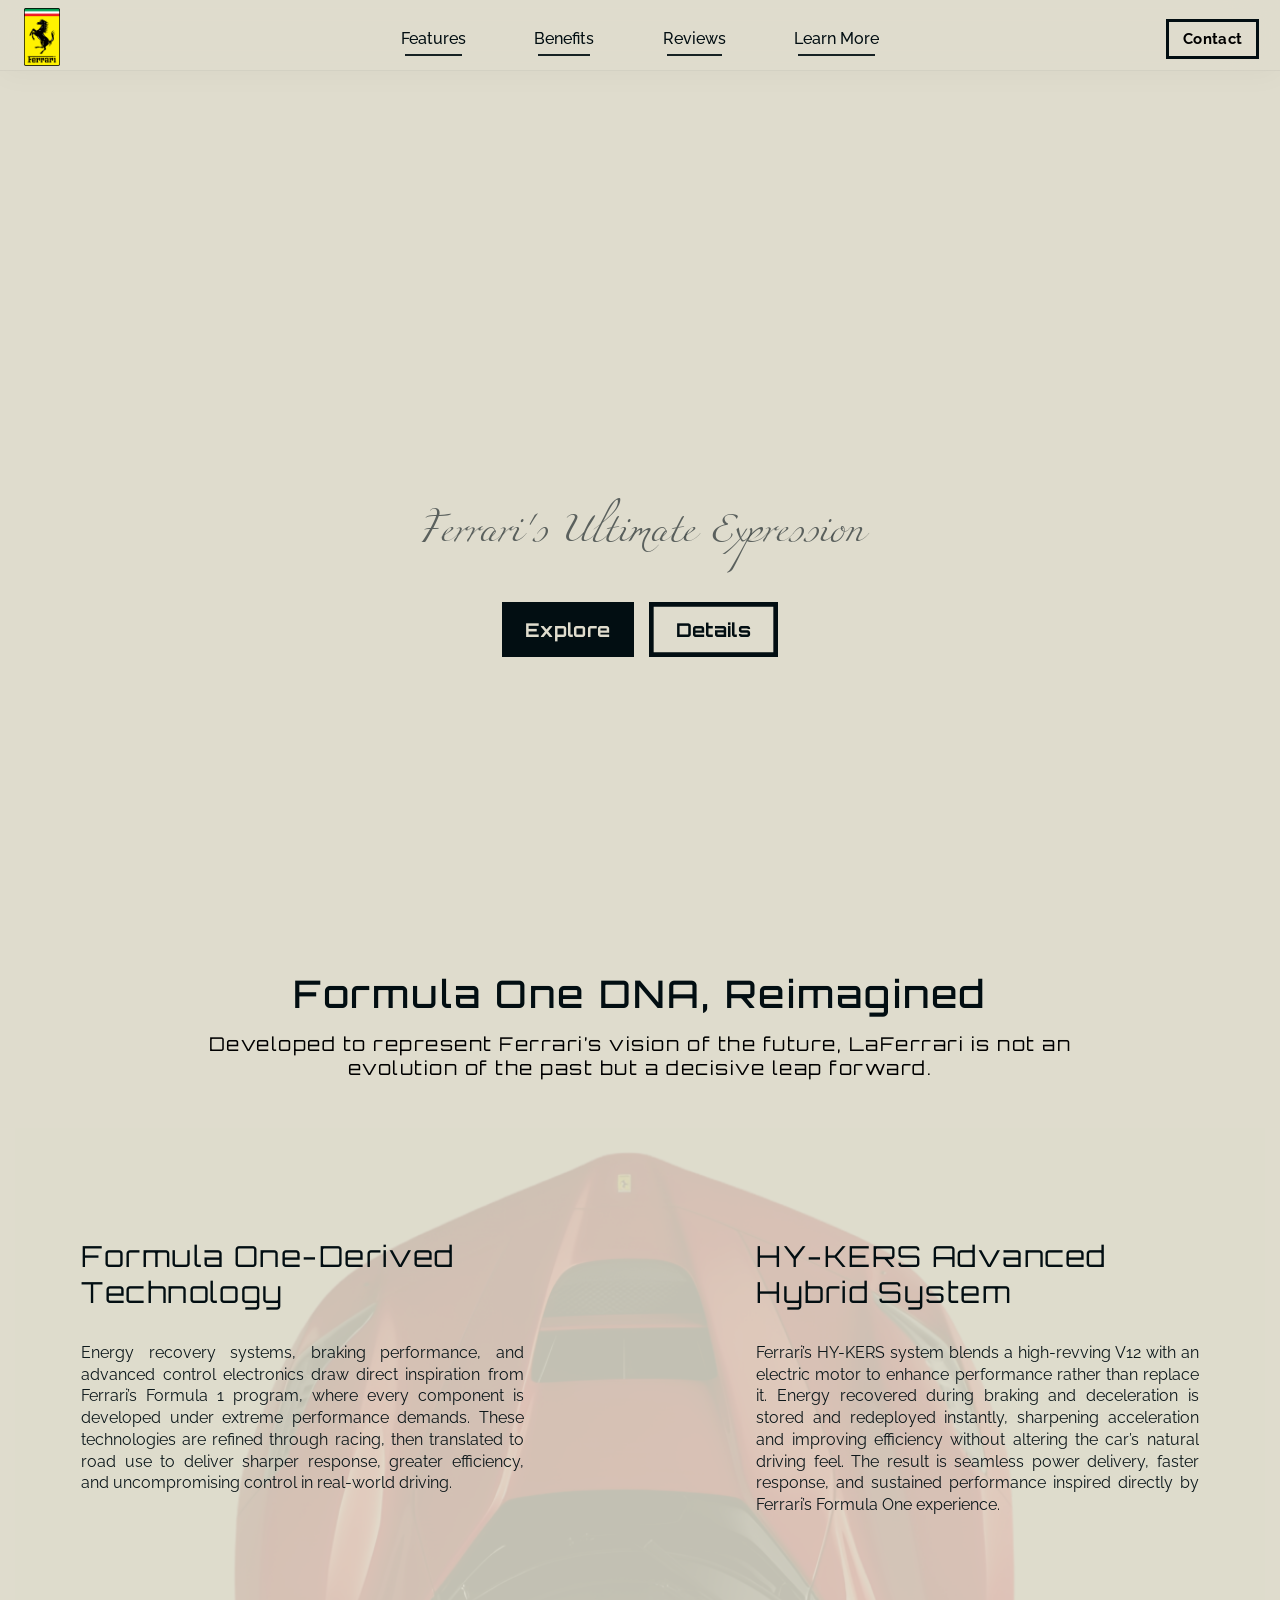
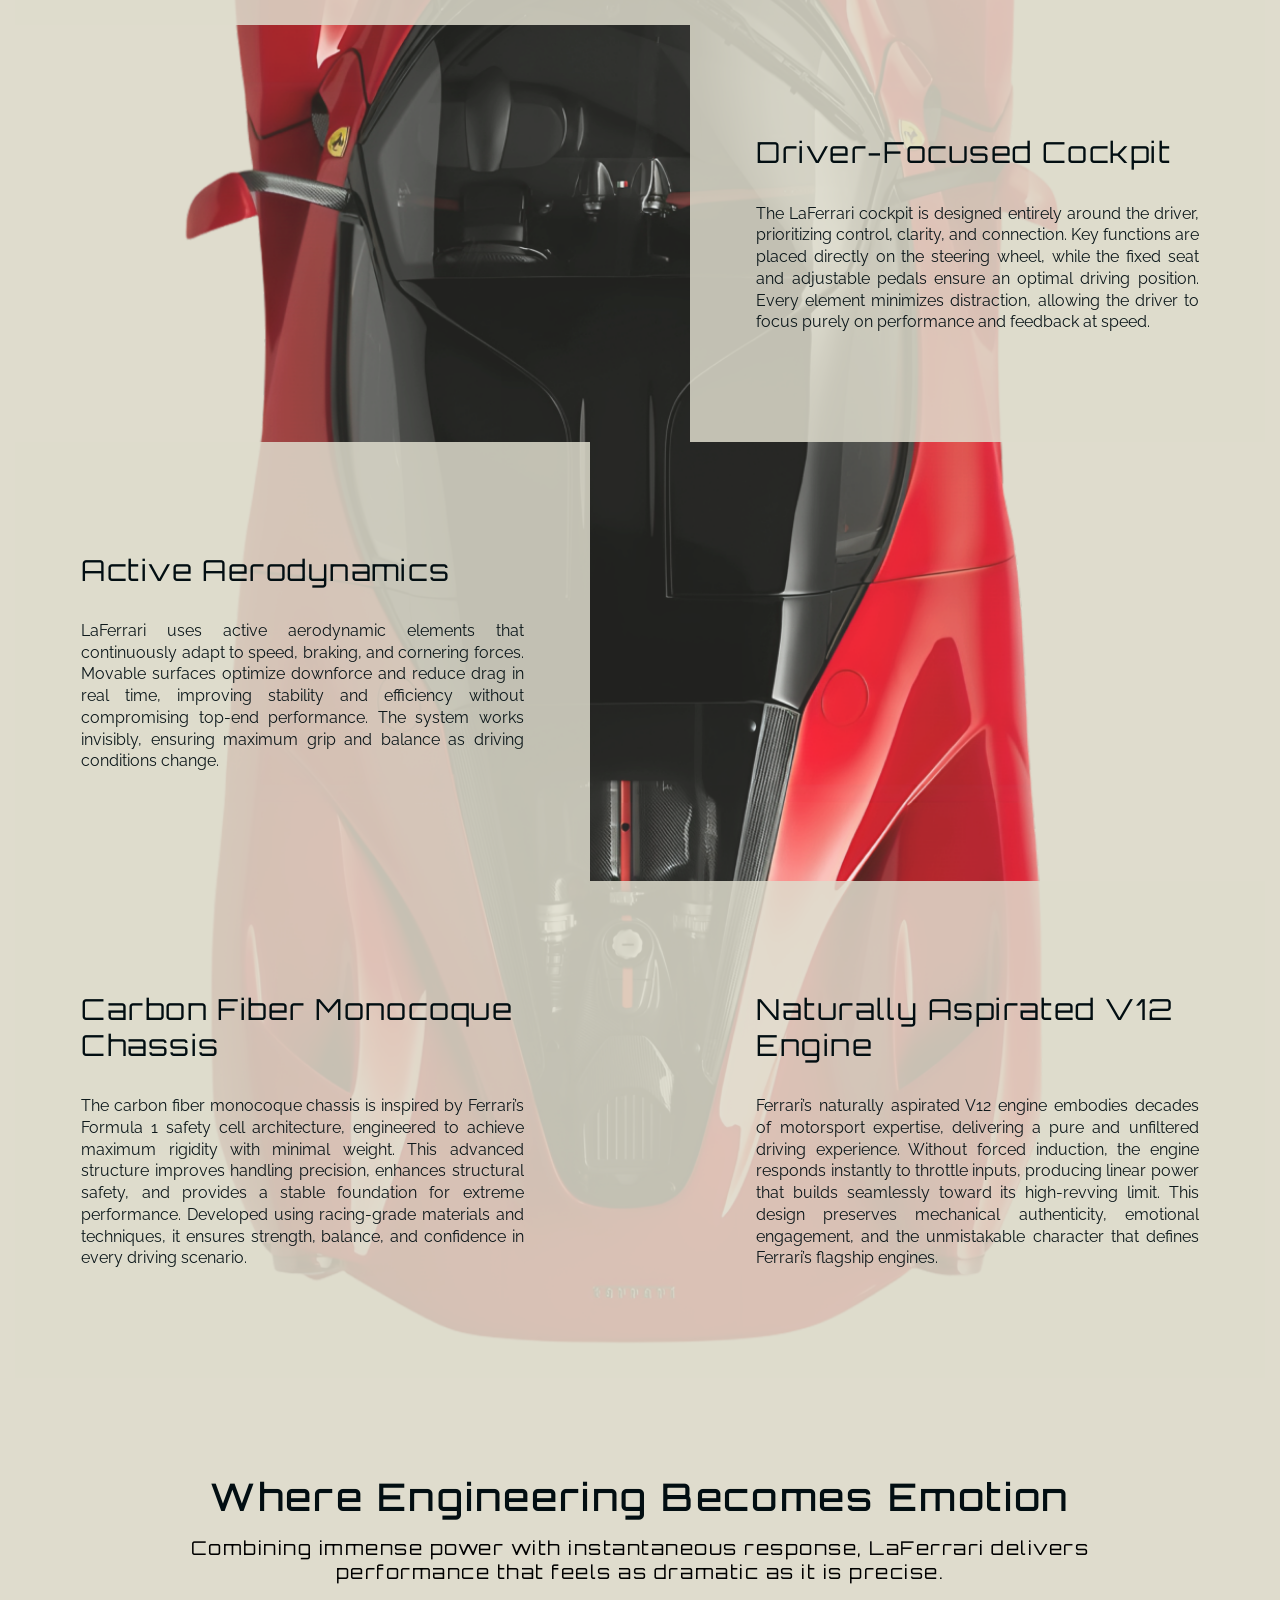
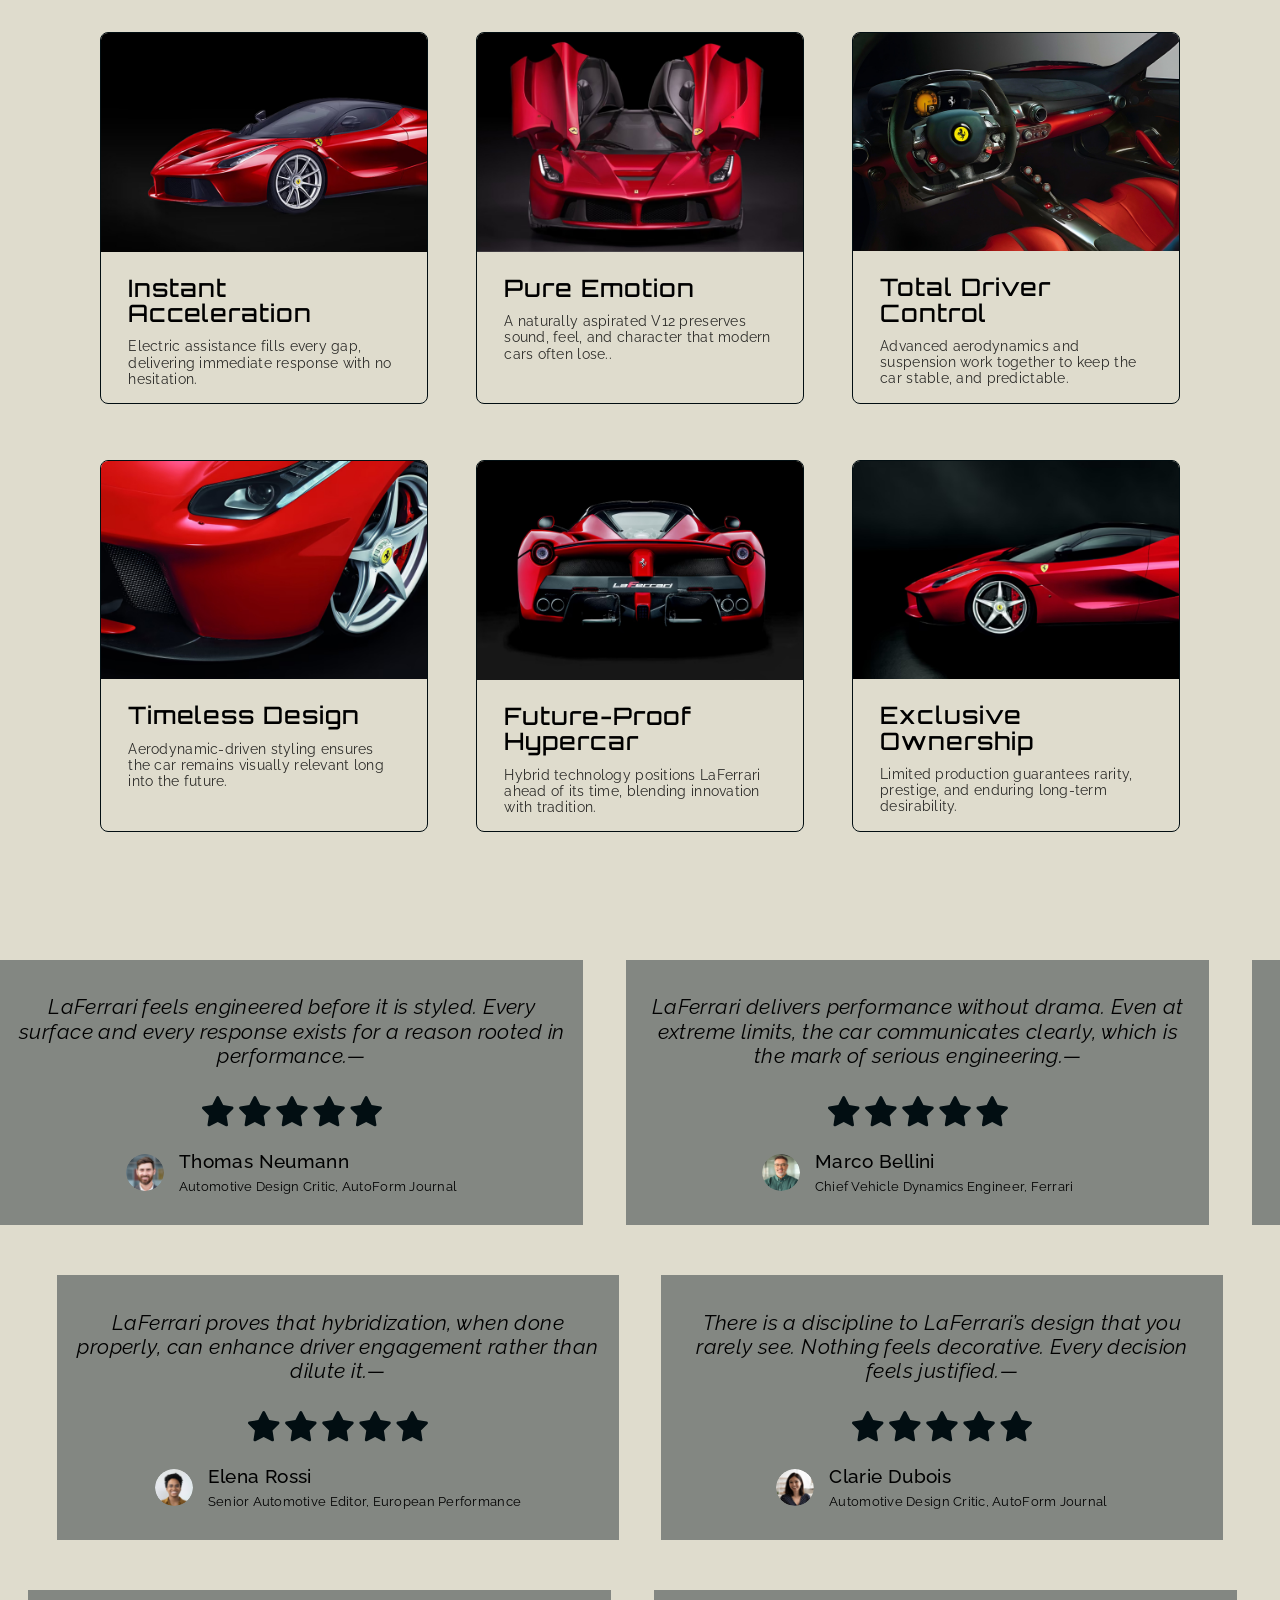
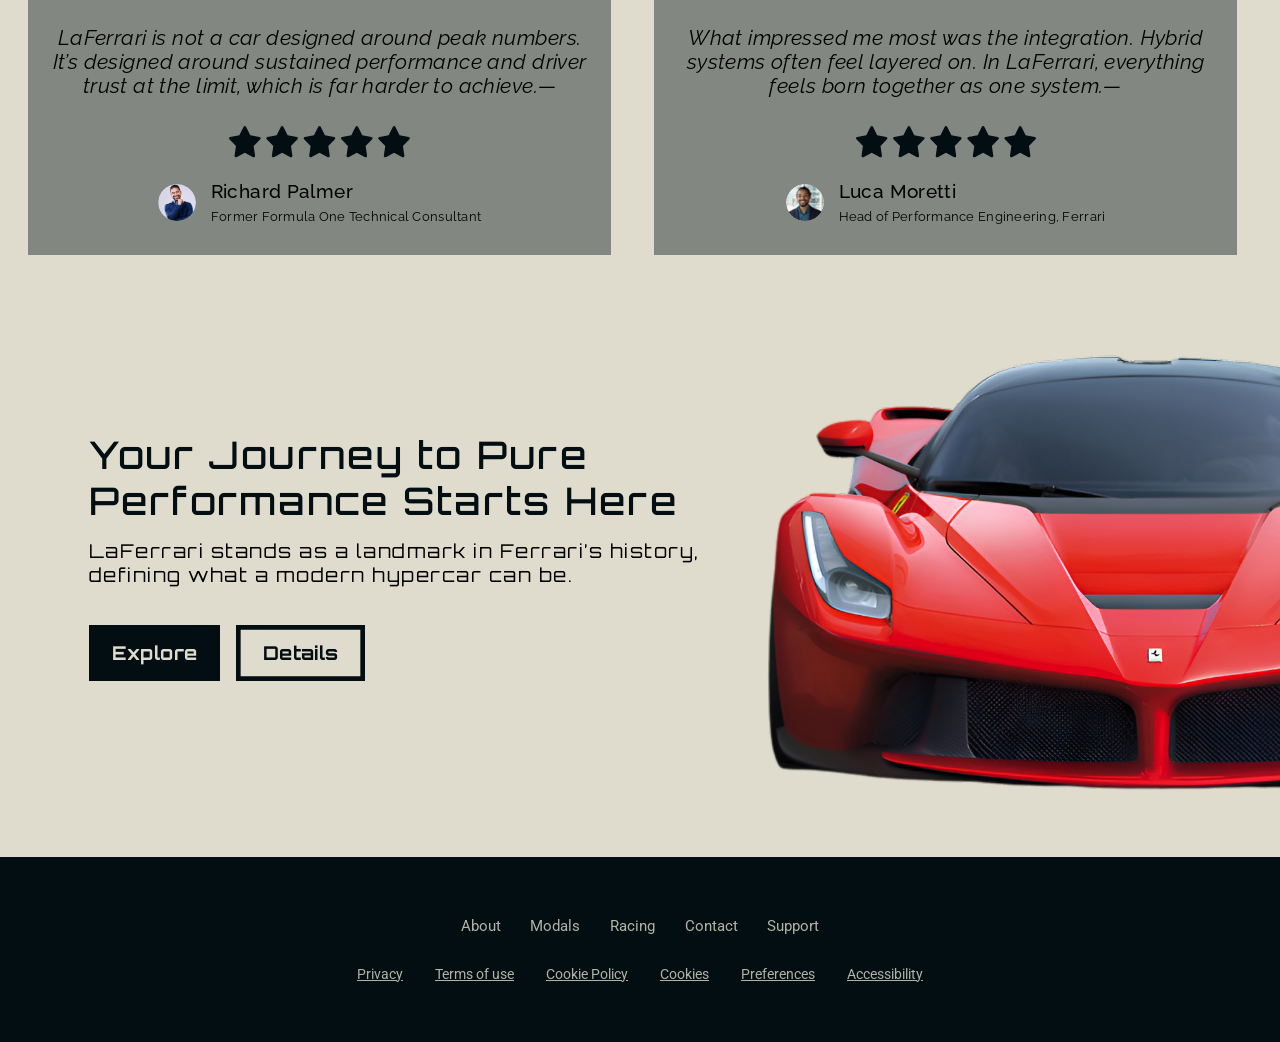
==== commit 6cd5ed7d: "Update index.html" ====
--- a/index.html
+++ b/index.html
@@ -3,8 +3,8 @@
   <head>
     <meta charset="UTF-8" />
     <meta name="viewport" content="width=device-width, initial-scale=1.0" lang="en"/>
-    <link rel="stylesheet" href="/docs/style.css" />
-    <link rel="icon" href="/Images/Ferrari-Logo-11.svg">
+    <link rel="stylesheet" href="docs/style.css" />
+    <link rel="icon" href="Images/Ferrari-Logo-11.svg">
     <title>Ferrari LaFerrari</title>
   </head>
   <body>
@@ -23,7 +23,7 @@
         <span class="logo">
           <a href="#">
           <img
-            src="/Images/Ferrari-Logo-11.svg"
+            src="Images/Ferrari-Logo-11.svg"
             class="ferrari-logo"
             alt="Ferrari Logo"
         /></a></span>
@@ -65,7 +65,7 @@
       <div class="head-sub-ing"><h2 class="sec-head">Formula One DNA, Reimagined</h2><p>Developed to represent Ferrari’s vision of the future, LaFerrari is not an evolution of the past but a decisive leap forward.</p></div>
       <ul>
       <div class="li-container">  <li><label for="first" class="click_lable">
-          <img src="/Images/Component3.svg" alt="drop-down-arw.svg"/>
+          <img src="Images/Component3.svg" alt="drop-down-arw.svg"/>
           <div class="head">
             <label for="first">Formula One-Derived Technology</label>
             <input
@@ -88,7 +88,7 @@
           </div></label>
         </li>
         <li>  <label for="second" class="click_lable">
-          <img src="/Images/Component3.svg" alt="drop-down-arw.svg" />
+          <img src="Images/Component3.svg" alt="drop-down-arw.svg" />
           <div class="head">
             <label for="second">HY-KERS Advanced Hybrid System</label>
             <input
@@ -105,7 +105,7 @@
           </div></label>
         </li></div>
       <div class="li-container" id="second-container">  <li><label for="third" class="click_lable">
-          <img src="/Images/Component3.svg" alt="drop-down-arw.svg" />
+          <img src="Images/Component3.svg" alt="drop-down-arw.svg" />
           <div class="head">
             <label for="third">Driver-Focused Cockpit</label>
             <input
@@ -127,7 +127,7 @@
           </div></label>
         </li></div>
       <div class="li-container" id="third-container">  <li>  <label for="fourth" class="click_lable">
-          <img src="/Images/Component3.svg" alt="drop-down-arw.svg" />
+          <img src="Images/Component3.svg" alt="drop-down-arw.svg" />
           <div class="head">
             <label for="fourth">Active Aerodynamics</label>
             <input
@@ -149,7 +149,7 @@
           </div></label>
         </li></div>
       <div class="li-container">  <li>  <label for="fifth"  class="click_lable">
-          <img src="/Images/Component3.svg" alt="drop-down-arw.svg" />
+          <img src="Images/Component3.svg" alt="drop-down-arw.svg" />
           <div class="head">
             <label for="fifth">Carbon Fiber Monocoque Chassis</label>
             <input
@@ -173,7 +173,7 @@
      </li>
      
               <li>  <label for="sixth" class="click_lable">
-          <img src="/Images/Component3.svg" alt="drop-down-arw.svg" />
+          <img src="Images/Component3.svg" alt="drop-down-arw.svg" />
           <div class="head">
             <label for="sixth">Naturally Aspirated V12 Engine</label>
             <input
@@ -202,42 +202,42 @@
       <div class="head-sub-ing"><h2 class="sec-head">Where Engineering Becomes Emotion</h2><p>Combining immense power with instantaneous response, LaFerrari delivers performance that feels as dramatic as it is precise.</p></div>
       <div class="benefits-card-group">  
         <div class="benefit-card">
-      <img src="/Images/66f1767352aaf80011021aad-laferrari-supercars-2013-cahpter-5-desk-2.jpg" alt="laferrari-side-view">
+      <img src="Images/66f1767352aaf80011021aad-laferrari-supercars-2013-cahpter-5-desk-2.jpg" alt="laferrari-side-view">
       <div class="text-container">
         <h3 class="heading">Instant Acceleration</h3>
         <p>Electric assistance fills every gap, delivering immediate response with no hesitation.</p>
       </div>
     </div>        
         <div class="benefit-card">
-      <img src="/Images/66f17144f03e9a00118673ba-laferrari-supercars-2013-cahpter-4-desk.jpg" alt="laferrari-front-view">
+      <img src="Images/66f17144f03e9a00118673ba-laferrari-supercars-2013-cahpter-4-desk.jpg" alt="laferrari-front-view">
       <div class="text-container">
         <h3 class="heading">Pure Emotion</h3>
         <p>A naturally aspirated V12 preserves sound, feel, and character that modern cars often lose..</p>
       </div>
     </div>        
         <div class="benefit-card">
-      <img src="/Images/Ferrari-LaFerrari-Interiors-1200x900_1.jpg" alt="laferrari-interior">
+      <img src="Images/Ferrari-LaFerrari-Interiors-1200x900_1.jpg" alt="laferrari-interior">
       <div class="text-container">
         <h3 class="heading">Total Driver Control</h3>
         <p>Advanced aerodynamics and suspension work together to keep the car stable, and predictable.</p>
       </div>
     </div>        
         <div class="benefit-card">
-      <img src="/Images/2013060502_LaFerrari_1.jpg" alt="laferrai-close-view">
+      <img src="Images/2013060502_LaFerrari_1.jpg" alt="laferrai-close-view">
       <div class="text-container">
         <h3 class="heading">Timeless Design</h3>
         <p>Aerodynamic-driven styling ensures the car remains visually relevant long into the future.</p>
       </div>
     </div>        
         <div class="benefit-card">
-      <img src="/Images/66f170b752aaf80011021aa3-laferrari-supercars-2013-cahpter-3-desk.jpg" alt="laferrari-rear-view">
+      <img src="Images/66f170b752aaf80011021aa3-laferrari-supercars-2013-cahpter-3-desk.jpg" alt="laferrari-rear-view">
       <div class="text-container">
         <h3 class="heading">Future-Proof Hypercar</h3>
         <p>Hybrid technology positions LaFerrari ahead of its time, blending innovation with tradition.</p>
       </div>
     </div>        
         <div class="benefit-card">
-      <img src="/Images/66f16c34b1aa11001196c14e-laferrari-supercars-2013-cahpter-1-desk.jpg" alt="laferrari-side-view">
+      <img src="Images/66f16c34b1aa11001196c14e-laferrari-supercars-2013-cahpter-1-desk.jpg" alt="laferrari-side-view">
       <div class="text-container">
         <h3 class="heading">Exclusive Ownership</h3>
         <p>Limited production guarantees rarity, prestige, and enduring long-term desirability.
@@ -252,9 +252,9 @@
         <blockquote>
           <p>LaFerrari feels engineered before it is styled. Every surface and every response exists for a reason rooted in performance.—</p>
         </blockquote>
-        <img src="/Images/stars!!!!!!.svg" alt="">
-        <figcaption>
-          <img src="/Images/pfps/thomasneumann.svg" alt="">
+        <img src="Images/stars!!!!!!.svg" alt="">
+        <figcaption>
+          <img src="Images/pfps/thomasneumann.svg" alt="">
           <div class="details"><p class="name">Thomas Neumann</p>
         <p class="position">Automotive Design Critic, AutoForm Journal</p></div>
           </figcaption>
@@ -263,9 +263,9 @@
         <blockquote>
           <p>LaFerrari delivers performance without drama. Even at extreme limits, the car communicates clearly, which is the mark of serious engineering.—</p>
         </blockquote>
-        <img src="/Images/stars!!!!!!.svg" alt="">
-        <figcaption>
-          <img src="/Images/pfps/marcobellini.svg" alt="">
+        <img src="Images/stars!!!!!!.svg" alt="">
+        <figcaption>
+          <img src="Images/pfps/marcobellini.svg" alt="">
           <div class="details"><p class="name">Marco Bellini</p>
         <p class="position">Chief Vehicle Dynamics Engineer, Ferrari</p></div>
           </figcaption>
@@ -274,9 +274,9 @@
         <blockquote>
           <p>The way LaFerrari blends mechanical grip with electronic controls is exceptional. It never feels like software is masking the machine.—</p>
         </blockquote>
-        <img src="/Images/stars!!!!!!.svg" alt="">
-        <figcaption>
-          <img src="/Images/pfps/andreaskeller.svg" alt="">
+        <img src="Images/stars!!!!!!.svg" alt="">
+        <figcaption>
+          <img src="Images/pfps/andreaskeller.svg" alt="">
           <div class="details"><p class="name">Andreas Keller</p>
         <p class="position">Director of Powertrain Development, Porsche AG</p></div>
           </figcaption>
@@ -287,9 +287,9 @@
         <blockquote>
           <p>LaFerrari feels engineered before it is styled. Every surface and every response exists for a reason rooted in performance.—</p>
         </blockquote>
-        <img src="/Images/stars!!!!!!.svg" alt="">
-        <figcaption>
-          <img src="/Images/pfps/thomasneumann.svg" alt="">
+        <img src="Images/stars!!!!!!.svg" alt="">
+        <figcaption>
+          <img src="Images/pfps/thomasneumann.svg" alt="">
           <div class="details"><p class="name">Thomas Neumann</p>
         <p class="position">Automotive Design Critic, AutoForm Journal</p></div>
           </figcaption>
@@ -298,9 +298,9 @@
         <blockquote>
           <p>LaFerrari delivers performance without drama. Even at extreme limits, the car communicates clearly, which is the mark of serious engineering.—</p>
         </blockquote>
-        <img src="/Images/stars!!!!!!.svg" alt="">
-        <figcaption>
-          <img src="/Images/pfps/marcobellini.svg" alt="">
+        <img src="Images/stars!!!!!!.svg" alt="">
+        <figcaption>
+          <img src="Images/pfps/marcobellini.svg" alt="">
           <div class="details"><p class="name">Marco Bellini</p>
         <p class="position">Chief Vehicle Dynamics Engineer, Ferrari</p></div>
           </figcaption>
@@ -309,9 +309,9 @@
         <blockquote>
           <p>The way LaFerrari blends mechanical grip with electronic controls is exceptional. It never feels like software is masking the machine.—</p>
         </blockquote>
-        <img src="/Images/stars!!!!!!.svg" alt="">
-        <figcaption>
-          <img src="/Images/pfps/andreaskeller.svg" alt="">
+        <img src="Images/stars!!!!!!.svg" alt="">
+        <figcaption>
+          <img src="Images/pfps/andreaskeller.svg" alt="">
           <div class="details"><p class="name">Andreas Keller</p>
         <p class="position">Director of Powertrain Development, Porsche AG</p></div>
           </figcaption>
@@ -323,9 +323,9 @@
         <blockquote>
           <p>LaFerrari proves that hybridization, when done properly, can enhance driver engagement rather than dilute it.—</p>
         </blockquote>
-        <img src="/Images/stars!!!!!!.svg" alt="">
-        <figcaption>
-          <img src="/Images/pfps/elenarossi.svg" alt="">
+        <img src="Images/stars!!!!!!.svg" alt="">
+        <figcaption>
+          <img src="Images/pfps/elenarossi.svg" alt="">
           <div class="details"><p class="name">Elena Rossi</p>
         <p class="position">Senior Automotive Editor, European Performance</p></div>
           </figcaption>
@@ -333,9 +333,9 @@
         <blockquote>
           <p>There is a discipline to LaFerrari’s design that you rarely see. Nothing feels decorative. Every decision feels justified.—</p>
         </blockquote>
-        <img src="/Images/stars!!!!!!.svg" alt="">
-        <figcaption>
-          <img src="/Images/pfps/clariedubois.svg" alt="">
+        <img src="Images/stars!!!!!!.svg" alt="">
+        <figcaption>
+          <img src="Images/pfps/clariedubois.svg" alt="">
           <div class="details"><p class="name">Clarie Dubois</p>
         <p class="position">Automotive Design Critic, AutoForm Journal</p></div>
           </figcaption>
@@ -345,9 +345,9 @@
         <blockquote>
           <p>From a chassis perspective, the carbon monocoque is brutally honest. It prioritizes stiffness, feedback, and response over any form of forgiveness.—</p>
         </blockquote>
-        <img src="/Images/stars!!!!!!.svg" alt="">
-        <figcaption>
-          <img src="/Images/pfps/jameswhitmore.svg" alt="">
+        <img src="Images/stars!!!!!!.svg" alt="">
+        <figcaption>
+          <img src="Images/pfps/jameswhitmore.svg" alt="">
           <div class="details"><p class="name">James Whitmore</p>
         <p class="position">Head of Vehicle Architecture McLaren Automotive</p></div>
           </figcaption>
@@ -356,9 +356,9 @@
         <blockquote>
           <p>LaFerrari is not a car designed around peak numbers. It’s designed around sustained performance and driver trust at the limit, which is far harder to achieve.—</p>
         </blockquote>
-        <img src="/Images/stars!!!!!!.svg" alt="">
-        <figcaption>
-          <img src="/Images/pfps/richardpalmer.svg" alt="">
+        <img src="Images/stars!!!!!!.svg" alt="">
+        <figcaption>
+          <img src="Images/pfps/richardpalmer.svg" alt="">
           <div class="details"><p class="name">Richard Palmer</p>
         <p class="position">Former Formula One Technical Consultant</p></div>
           </figcaption>
@@ -367,9 +367,9 @@
         <blockquote>
           <p>What impressed me most was the integration. Hybrid systems often feel layered on. In LaFerrari, everything feels born together as one system.—</p>
         </blockquote>
-        <img src="/Images/stars!!!!!!.svg" alt="">
-        <figcaption>
-          <img src="/Images/pfps/lucamoretti.svg" alt="">
+        <img src="Images/stars!!!!!!.svg" alt="">
+        <figcaption>
+          <img src="Images/pfps/lucamoretti.svg" alt="">
           <div class="details"><p class="name">Luca Moretti</p>
         <p class="position">Head of Performance Engineering, Ferrari</p></div>
           </figcaption>
@@ -378,9 +378,9 @@
         <blockquote>
           <p>From a chassis perspective, the carbon monocoque is brutally honest. It prioritizes stiffness, feedback, and response over any form of forgiveness.—</p>
         </blockquote>
-        <img src="/Images/stars!!!!!!.svg" alt="">
-        <figcaption>
-          <img src="/Images/pfps/jameswhitmore.svg" alt="">
+        <img src="Images/stars!!!!!!.svg" alt="">
+        <figcaption>
+          <img src="Images/pfps/jameswhitmore.svg" alt="">
           <div class="details"><p class="name">James Whitmore</p>
         <p class="position">Head of Vehicle Architecture McLaren Automotive</p></div>
           </figcaption>
@@ -389,9 +389,9 @@
         <blockquote>
           <p>LaFerrari is not a car designed around peak numbers. It’s designed around sustained performance and driver trust at the limit, which is far harder to achieve.—</p>
         </blockquote>
-        <img src="/Images/stars!!!!!!.svg" alt="">
-        <figcaption>
-          <img src="/Images/pfps/richardpalmer.svg" alt="">
+        <img src="Images/stars!!!!!!.svg" alt="">
+        <figcaption>
+          <img src="Images/pfps/richardpalmer.svg" alt="">
           <div class="details"><p class="name">Richard Palmer</p>
         <p class="position">Former Formula One Technical Consultant</p></div>
           </figcaption>
@@ -400,9 +400,9 @@
         <blockquote>
           <p> What impressed me most was the integration. Hybrid systems often feel layered on. In LaFerrari, everything feels born together as one system.—</p>
         </blockquote>
-        <img src="/Images/stars!!!!!!.svg" alt="">
-        <figcaption>
-          <img src="/Images/pfps/lucamoretti.svg" alt="">
+        <img src="Images/stars!!!!!!.svg" alt="">
+        <figcaption>
+          <img src="Images/pfps/lucamoretti.svg" alt="">
           <div class="details"><p class="name">Luca Moretti</p>
         <p class="position">Head of Performance Engineering, Ferrari</p></div>
           </figcaption>
@@ -417,7 +417,7 @@
           <button class="primary-cta">Explore</button
           ><button class="secondary-cta">Details</button>
         </div></div>
-        <img src="/Images/2013060503_LaFerrari-removebg-preview-1.png" alt="">
+        <img src="Images/2013060503_LaFerrari-removebg-preview-1.png" alt="">
   </div></div>
   </main>
   <footer>
@@ -435,11 +435,11 @@
       <li>Cookie Policy</li>
       <li>Cookies</li>
       <li>Preferences</li>
-      <li>Accesibility
+      <li>Accessibility
       </li>
     </ul>
     </div>
   </footer>
-    <script src="/docs/script.js"></script>
+    <script src="docs/script.js"></script>
   </body>
-</html>+</html>
--- a/docs/style.css
+++ b/docs/style.css
@@ -3,8 +3,8 @@
 @font-face {
   font-family: "Miama";
   src:
-    url("/fonts/Miama.woff2") format("woff2"),
-    url("/fonts/Miama.woff") format("woff");
+    url("../fonts/Miama.woff2") format("woff2"),
+    url("../fonts/Miama.woff") format("woff");
   font-weight: normal;
   font-style: italic;
   font-display: swap;
@@ -14,8 +14,8 @@
 @font-face {
   font-family: "Battambang";
   src:
-    url("/fonts/Battambang-Black.woff2") format("woff2"),
-    url("/fonts/Battambang-Black.woff") format("woff");
+    url("../fonts/Battambang-Black.woff2") format("woff2"),
+    url("../fonts/Battambang-Black.woff") format("woff");
   font-weight: 900;
   font-style: normal;
   font-display: swap;
@@ -24,8 +24,8 @@
 @font-face {
   font-family: "Orbitron Medium";
   src:
-    url("/fonts/Orbitron-Medium.woff2") format("woff2"),
-    url("/fonts/Orbitron-Medium.woff") format("woff");
+    url("../fonts/Orbitron-Medium.woff2") format("woff2"),
+    url("../fonts/Orbitron-Medium.woff") format("woff");
   font-weight: 500;
   font-style: normal;
   font-display: swap;
@@ -34,8 +34,8 @@
 @font-face {
   font-family: "Orbitron Bold";
   src:
-    url("/fonts/Orbitron-Bold.woff2") format("woff2"),
-    url("/fonts/Orbitron-Bold.woff") format("woff");
+    url("../fonts/Orbitron-Bold.woff2") format("woff2"),
+    url("../fonts/Orbitron-Bold.woff") format("woff");
   font-weight: bold;
   font-style: normal;
   font-display: swap;
@@ -44,8 +44,8 @@
 @font-face {
   font-family: "Orbitron";
   src:
-    url("/fonts/Orbitron-Regular.woff2") format("woff2"),
-    url("/fonts/Orbitron-Regular.woff") format("woff");
+    url("../fonts/Orbitron-Regular.woff2") format("woff2"),
+    url("../fonts/Orbitron-Regular.woff") format("woff");
   font-weight: normal;
   font-style: normal;
   font-display: swap;
@@ -54,8 +54,8 @@
 @font-face {
   font-family: "Raleway Italic";
   src:
-    url("/fonts/Raleway-Italic.woff2") format("woff2"),
-    url("/fonts/Raleway-Italic.woff") format("woff");
+    url("../fonts/Raleway-Italic.woff2") format("woff2"),
+    url("../fonts/Raleway-Italic.woff") format("woff");
   font-weight: normal;
   font-style: italic;
   font-display: swap;
@@ -64,8 +64,8 @@
 @font-face {
   font-family: "Raleway Bold";
   src:
-    url("/fonts/Raleway-Bold.woff2") format("woff2"),
-    url("/fonts/Raleway-Bold.woff") format("woff");
+    url("../fonts/Raleway-Bold.woff2") format("woff2"),
+    url("../fonts/Raleway-Bold.woff") format("woff");
   font-weight: bold;
   font-style: normal;
   font-display: swap;
@@ -74,8 +74,8 @@
 @font-face {
   font-family: "Raleway";
   src:
-    url("/fonts/Raleway-Regular.woff2") format("woff2"),
-    url("/fonts/Raleway-Regular.woff") format("woff");
+    url("../fonts/Raleway-Regular.woff2") format("woff2"),
+    url("../fonts/Raleway-Regular.woff") format("woff");
   font-weight: normal;
   font-style: normal;
   font-display: swap;
@@ -84,8 +84,8 @@
 @font-face {
   font-family: "Raleway Medium";
   src:
-    url("/fonts/Raleway-Medium.woff2") format("woff2"),
-    url("/fonts/Raleway-Medium.woff") format("woff");
+    url("../fonts/Raleway-Medium.woff2") format("woff2"),
+    url("../fonts/Raleway-Medium.woff") format("woff");
   font-weight: 500;
   font-style: normal;
   font-display: swap;
@@ -94,8 +94,8 @@
 @font-face {
   font-family: "Roboto";
   src:
-    url("/fonts/Roboto-Regular.woff2") format("woff2"),
-    url("/fonts/Roboto-Regular.woff") format("woff");
+    url("../fonts/Roboto-Regular.woff2") format("woff2"),
+    url("../fonts/Roboto-Regular.woff") format("woff");
   font-weight: normal;
   font-style: normal;
   font-display: swap;
@@ -402,7 +402,7 @@
   gap: 1rem;
 }
 .hero-section .laferrari-heading {
-  background-image: url("/Images/Texturelabs_Fabric_198L.jpg");
+  background-image: url("../Images/Texturelabs_Fabric_198L.jpg");
   background-size: cover;
   background-position: bottom;
   background-clip: text;
@@ -477,7 +477,7 @@
   flex-direction: column;
   align-items: center;
   justify-content: center;
-  background-image: url("/Images/8c6462357899c45f465e36e15e92ef111.jpg");
+  background-image: url("../Images/8c6462357899c45f465e36e15e92ef111.jpg");
   background-color: rgba(var(--bone-rgb), 0.85);
   background-blend-mode: lighten;
   background-size: clamp(24.75em, 110vw, 24.75em) auto;
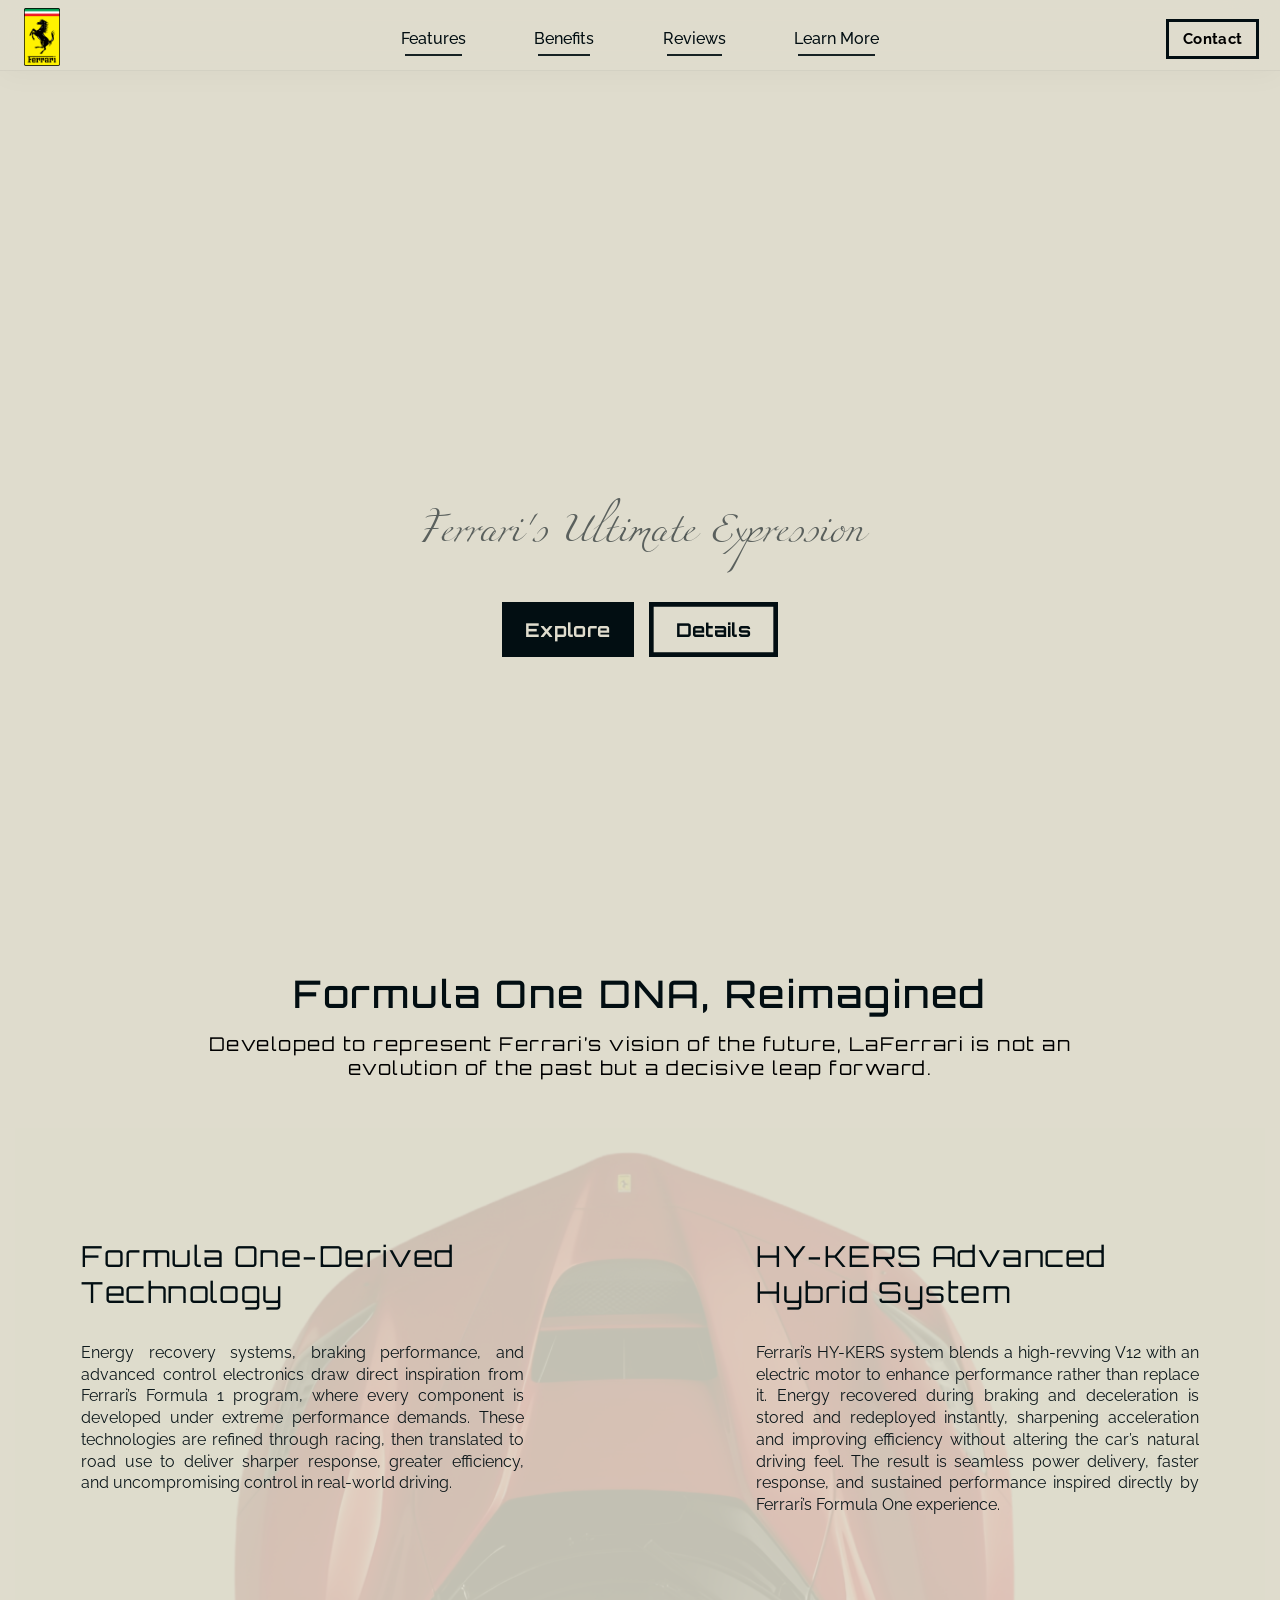
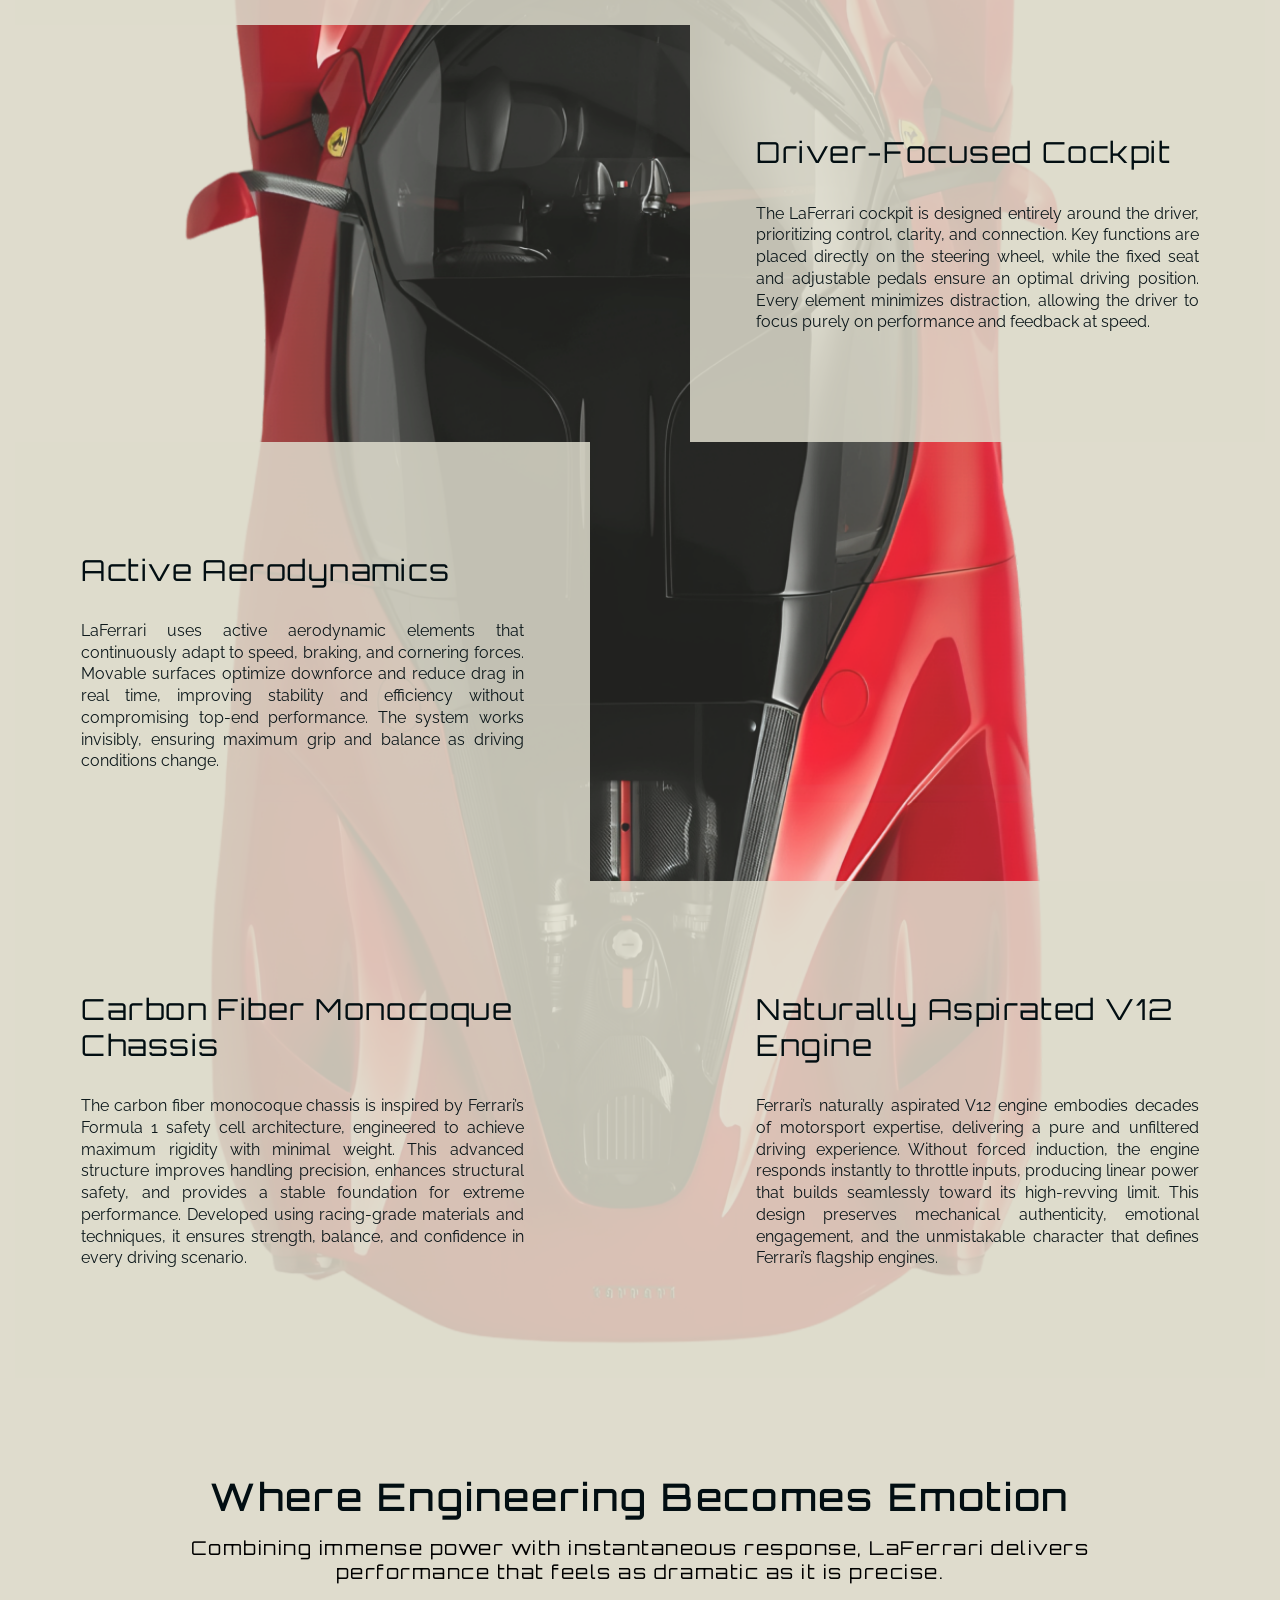
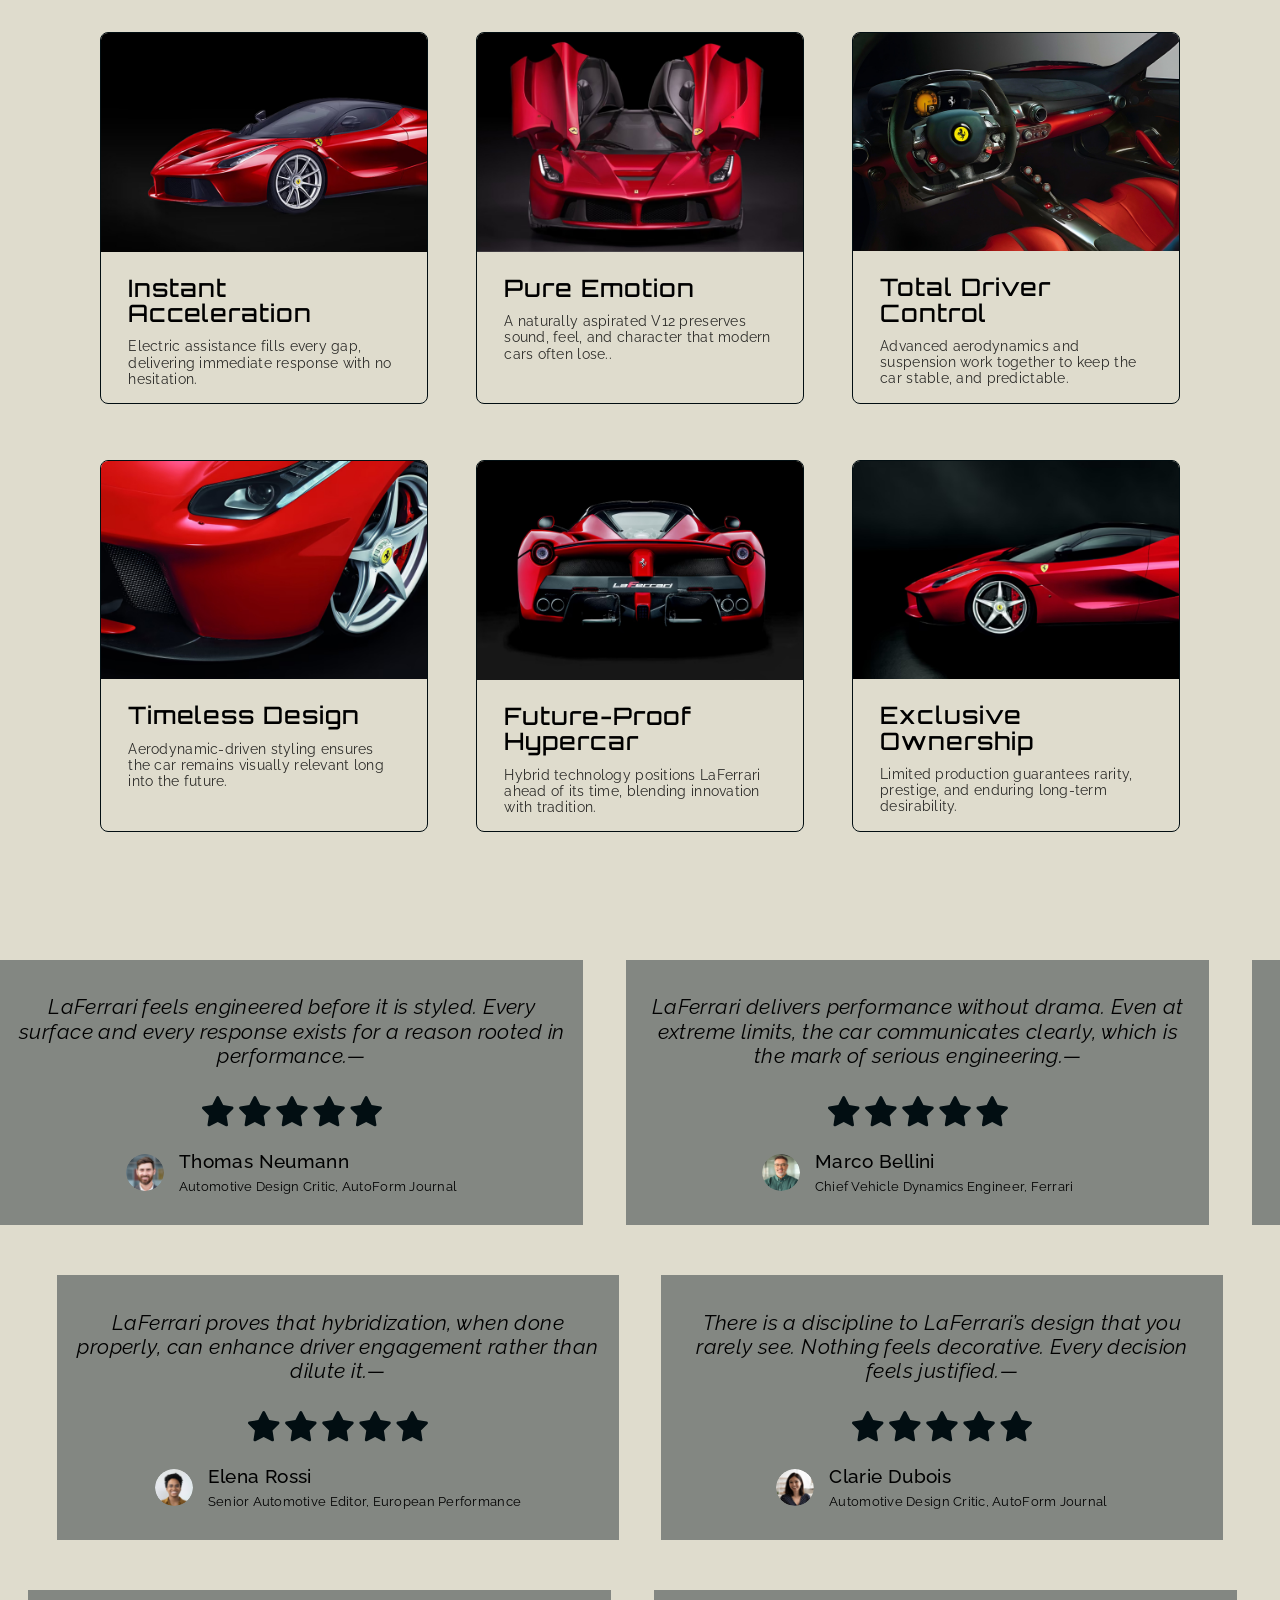
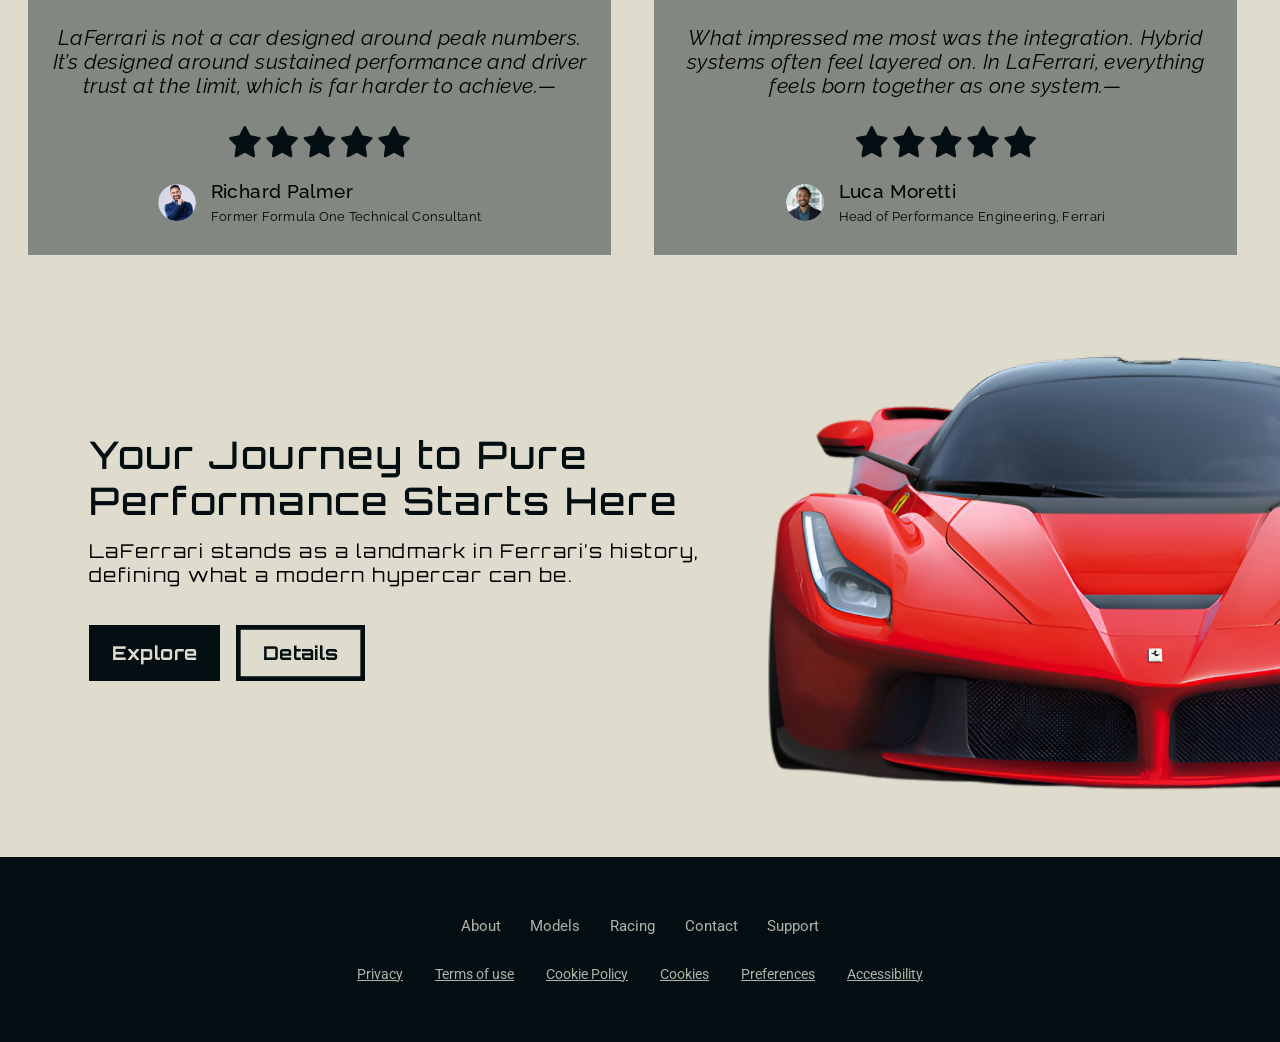
==== commit baaede85: "Update index.html" ====
--- a/index.html
+++ b/index.html
@@ -424,7 +424,7 @@
     <div class="footer-last" id="footer">
     <ul class="nav-links-1">
       <li>About</li>
-      <li>Modals</li>
+      <li>Models</li>
       <li>Racing</li>
       <li>Contact</li>
       <li>Support</li>
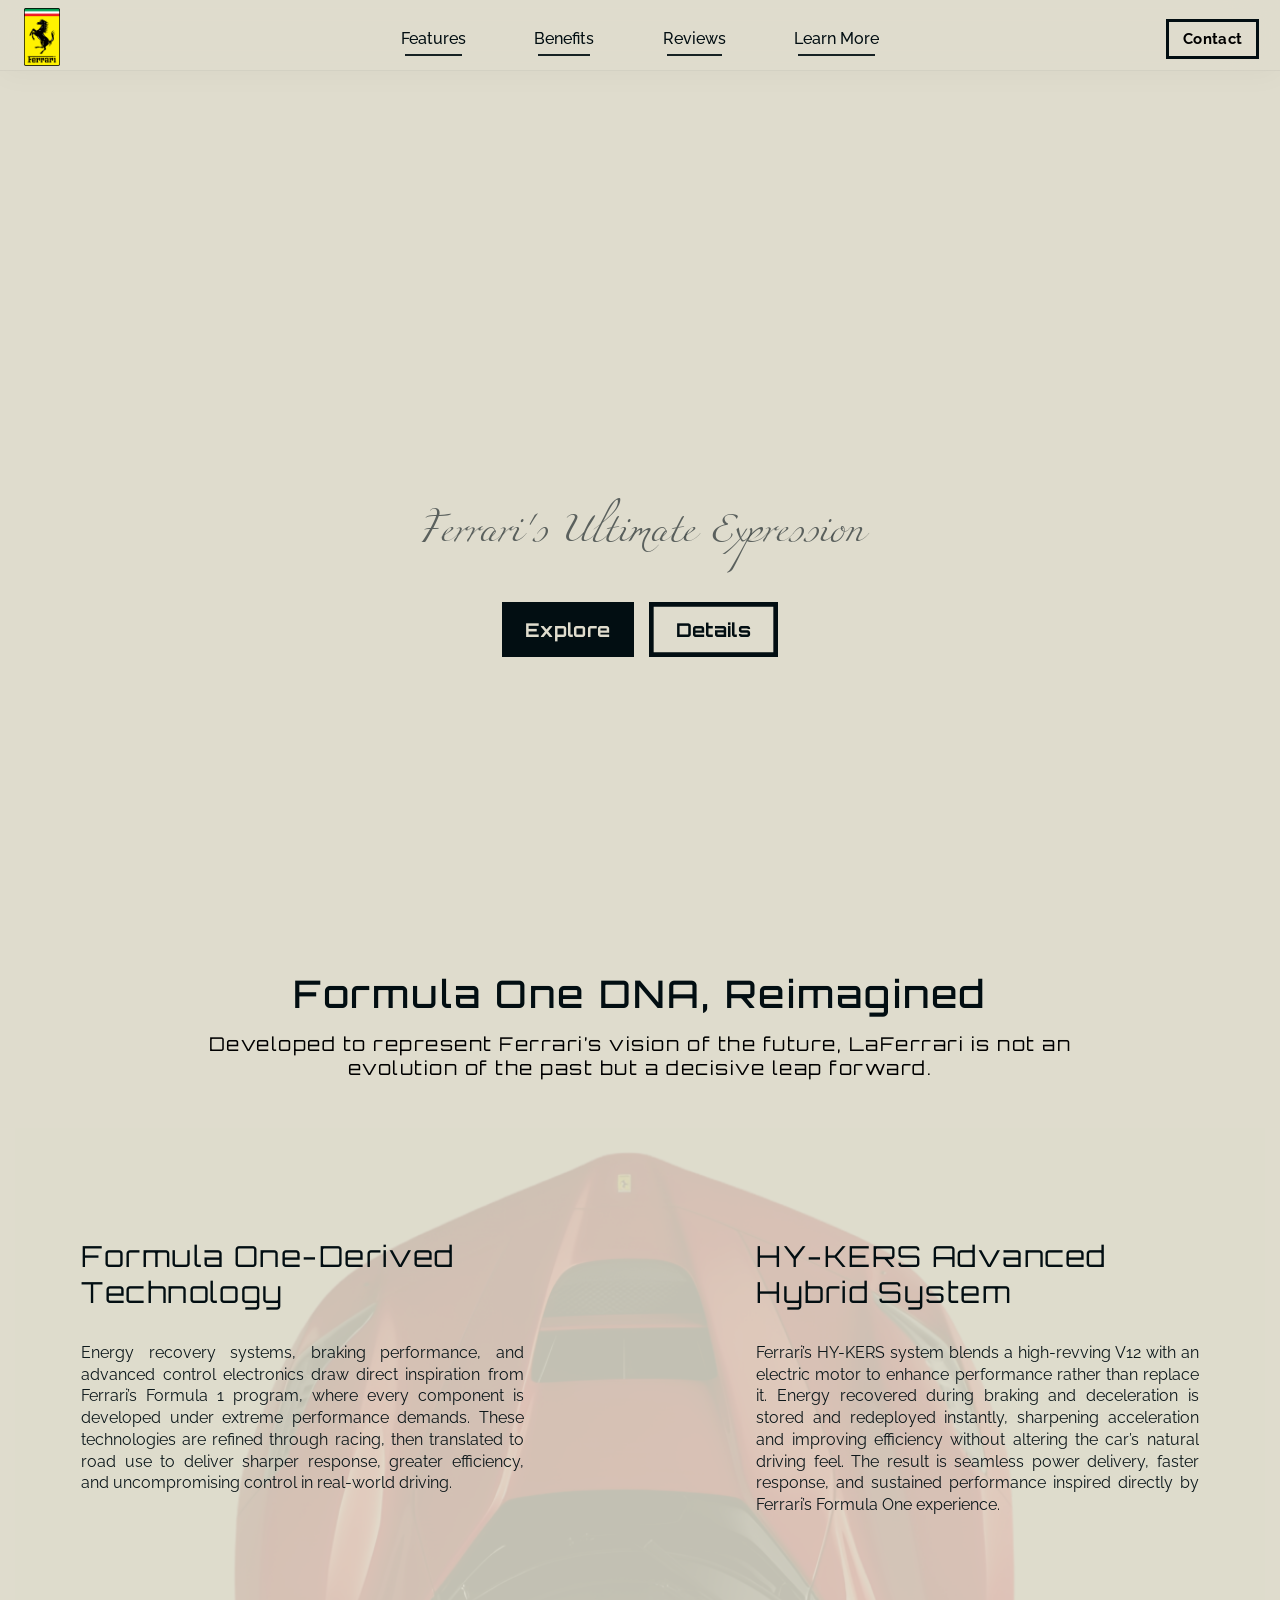
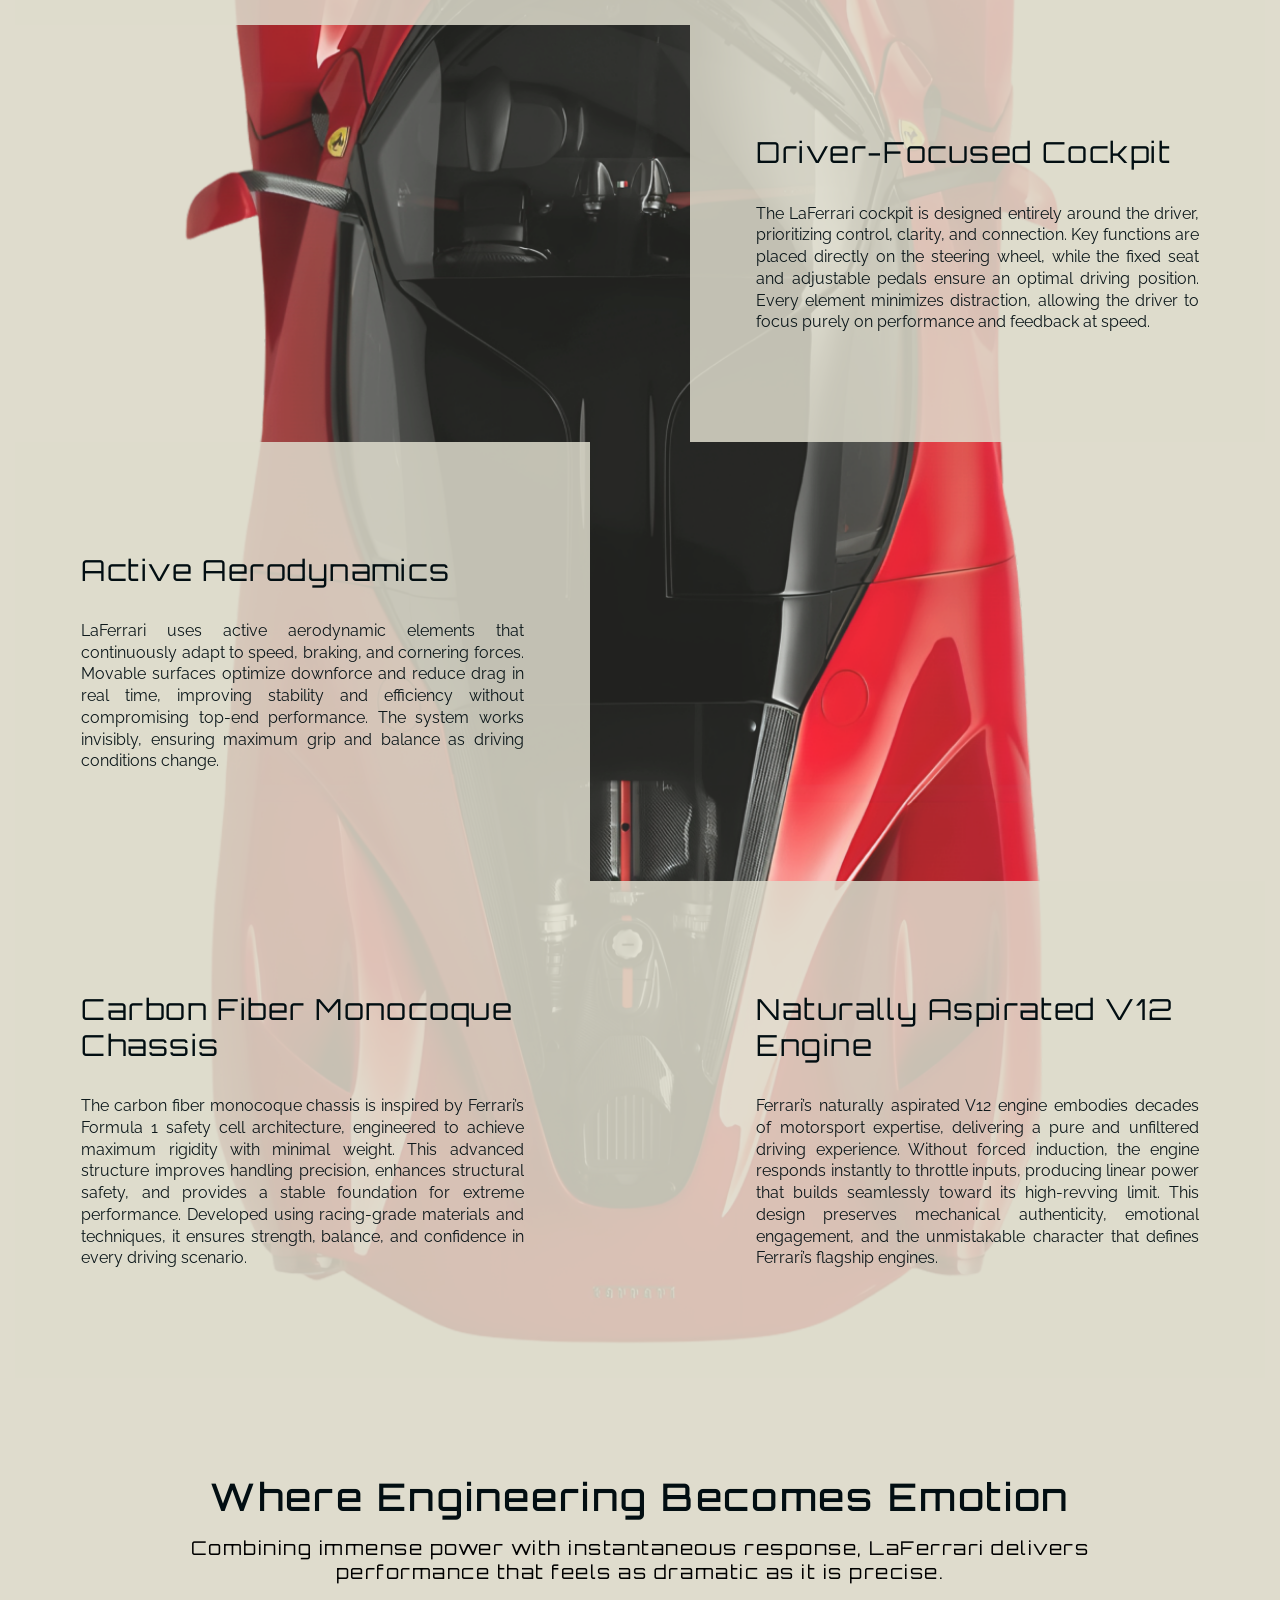
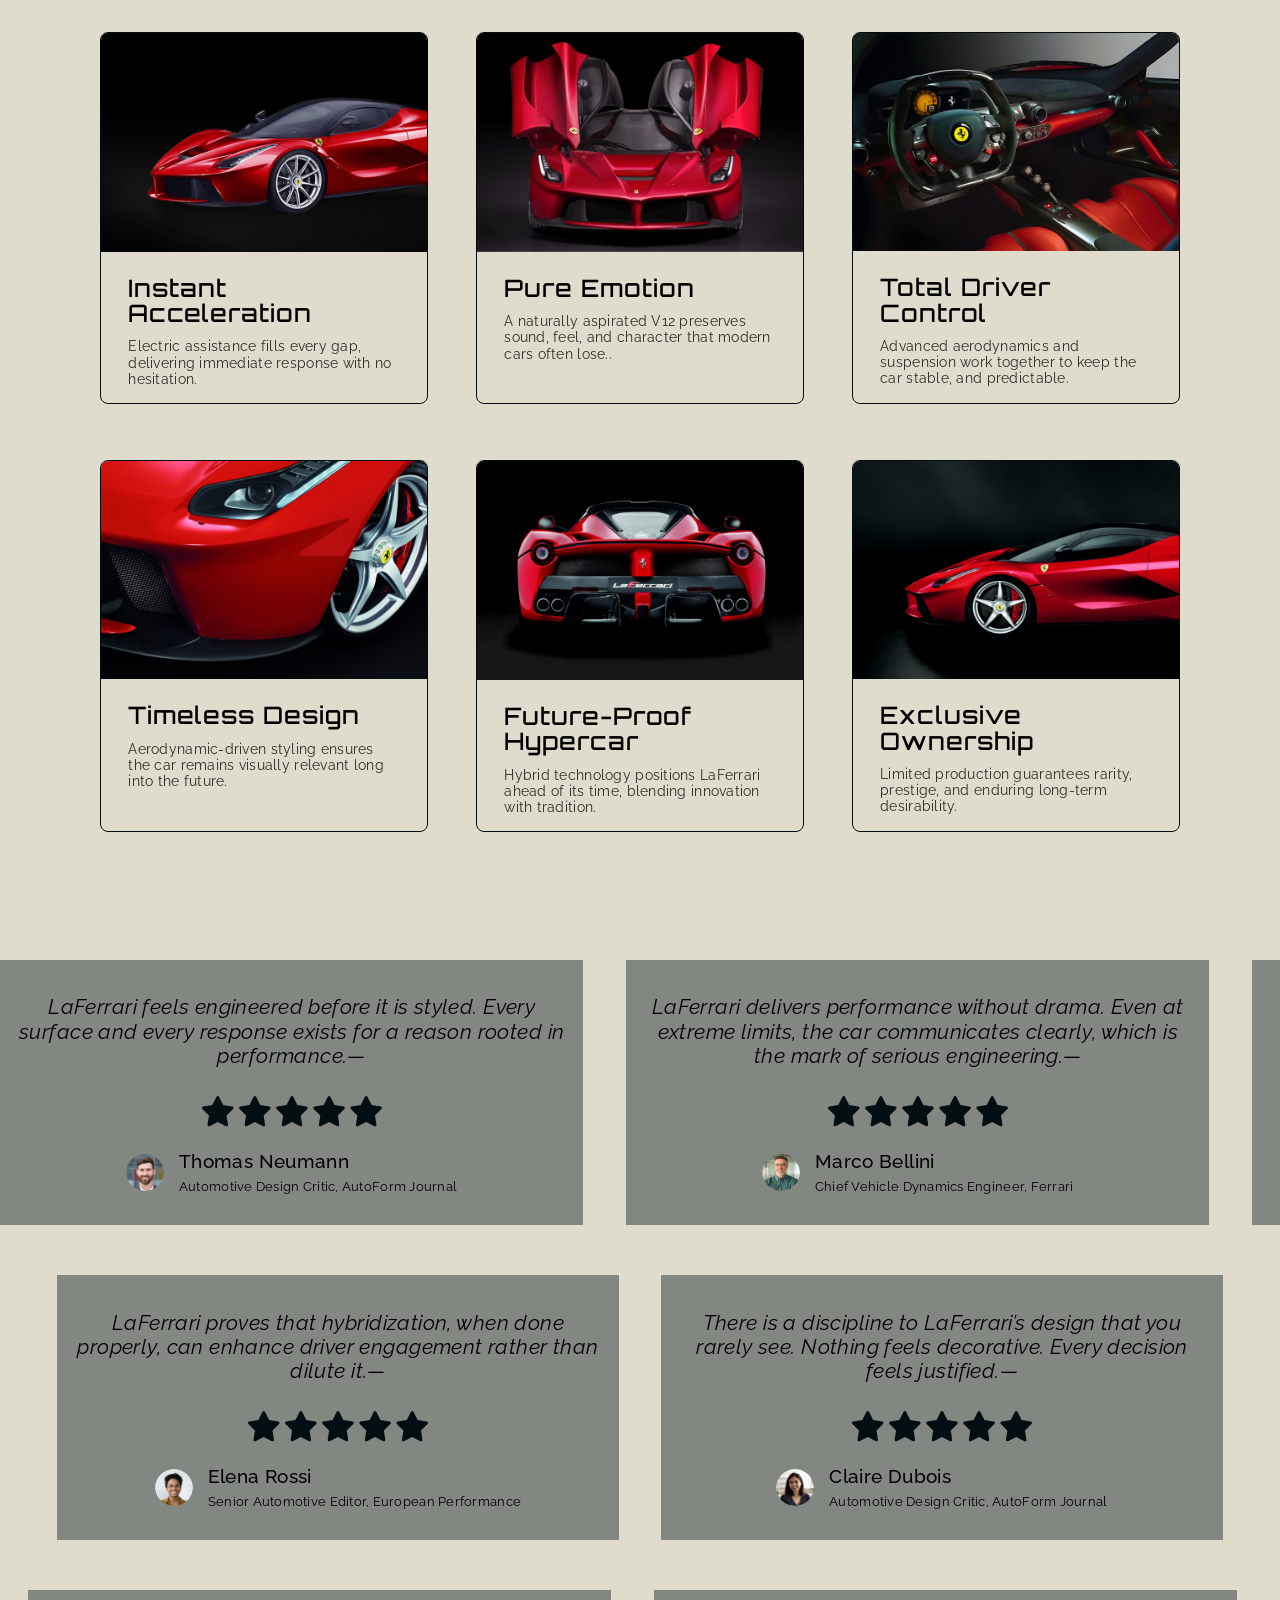
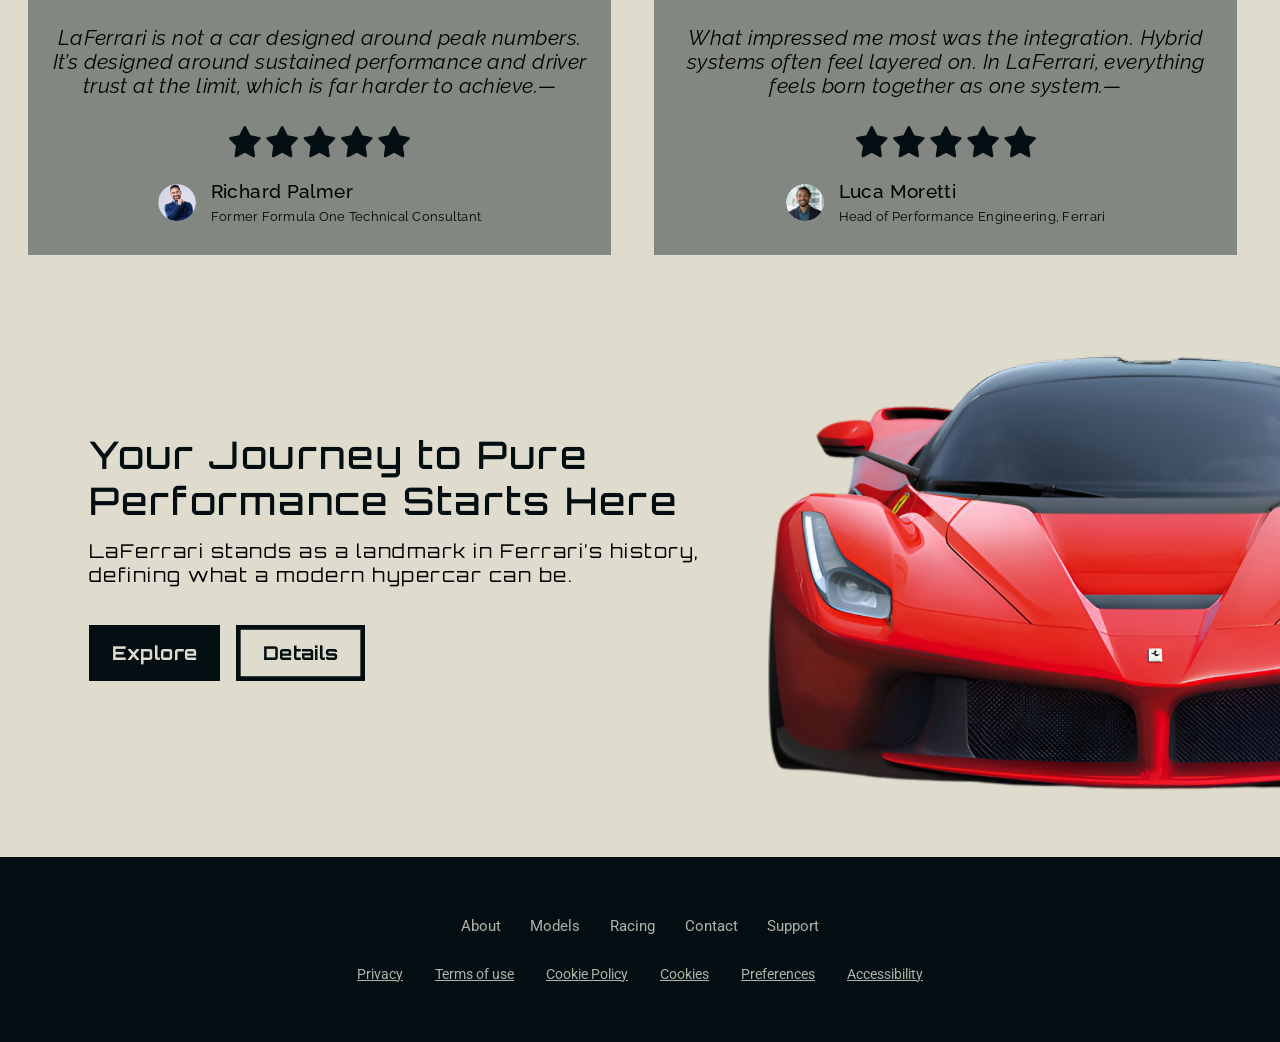
==== commit fc866d30: "Add files via upload" ====
--- a/index.html
+++ b/index.html
@@ -336,7 +336,7 @@
         <img src="Images/stars!!!!!!.svg" alt="">
         <figcaption>
           <img src="Images/pfps/clariedubois.svg" alt="">
-          <div class="details"><p class="name">Clarie Dubois</p>
+          <div class="details"><p class="name">Claire Dubois</p>
         <p class="position">Automotive Design Critic, AutoForm Journal</p></div>
           </figcaption>
       </figure>
@@ -442,4 +442,4 @@
   </footer>
     <script src="docs/script.js"></script>
   </body>
-</html>
+</html>
